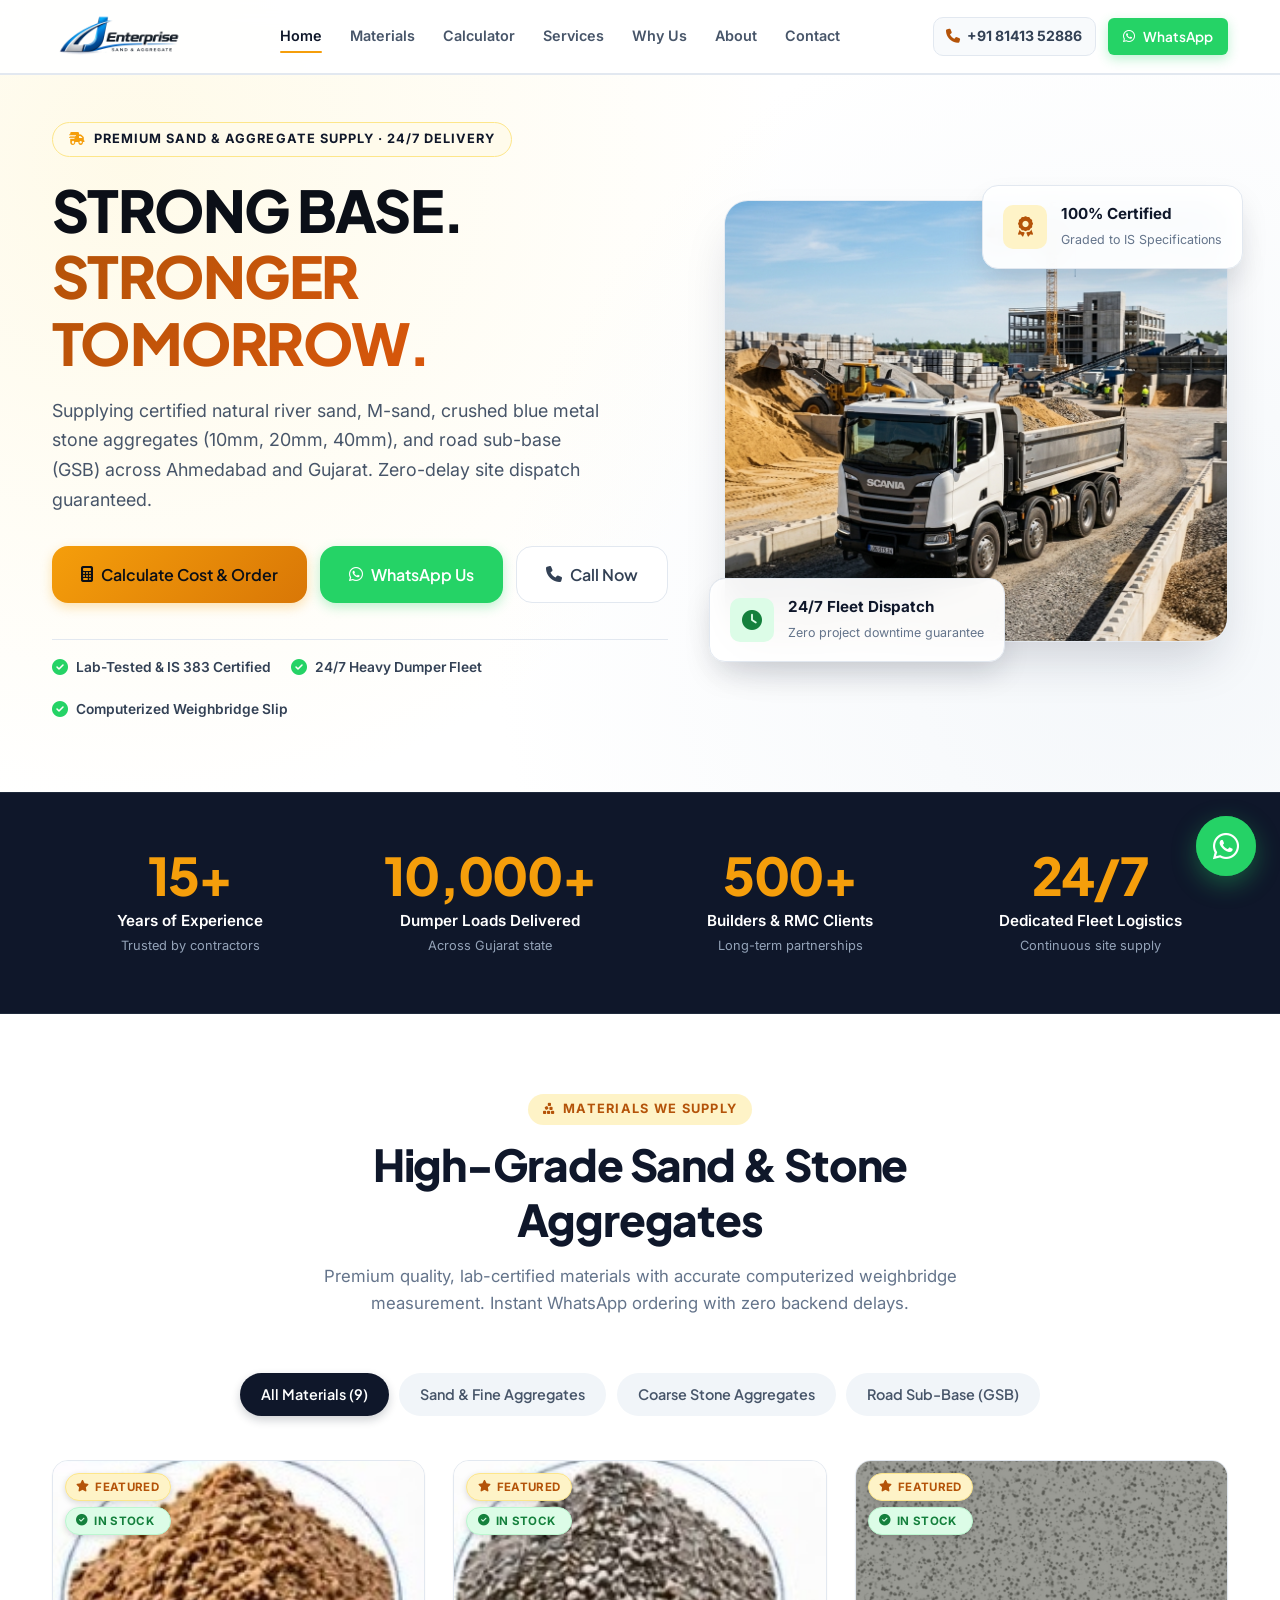
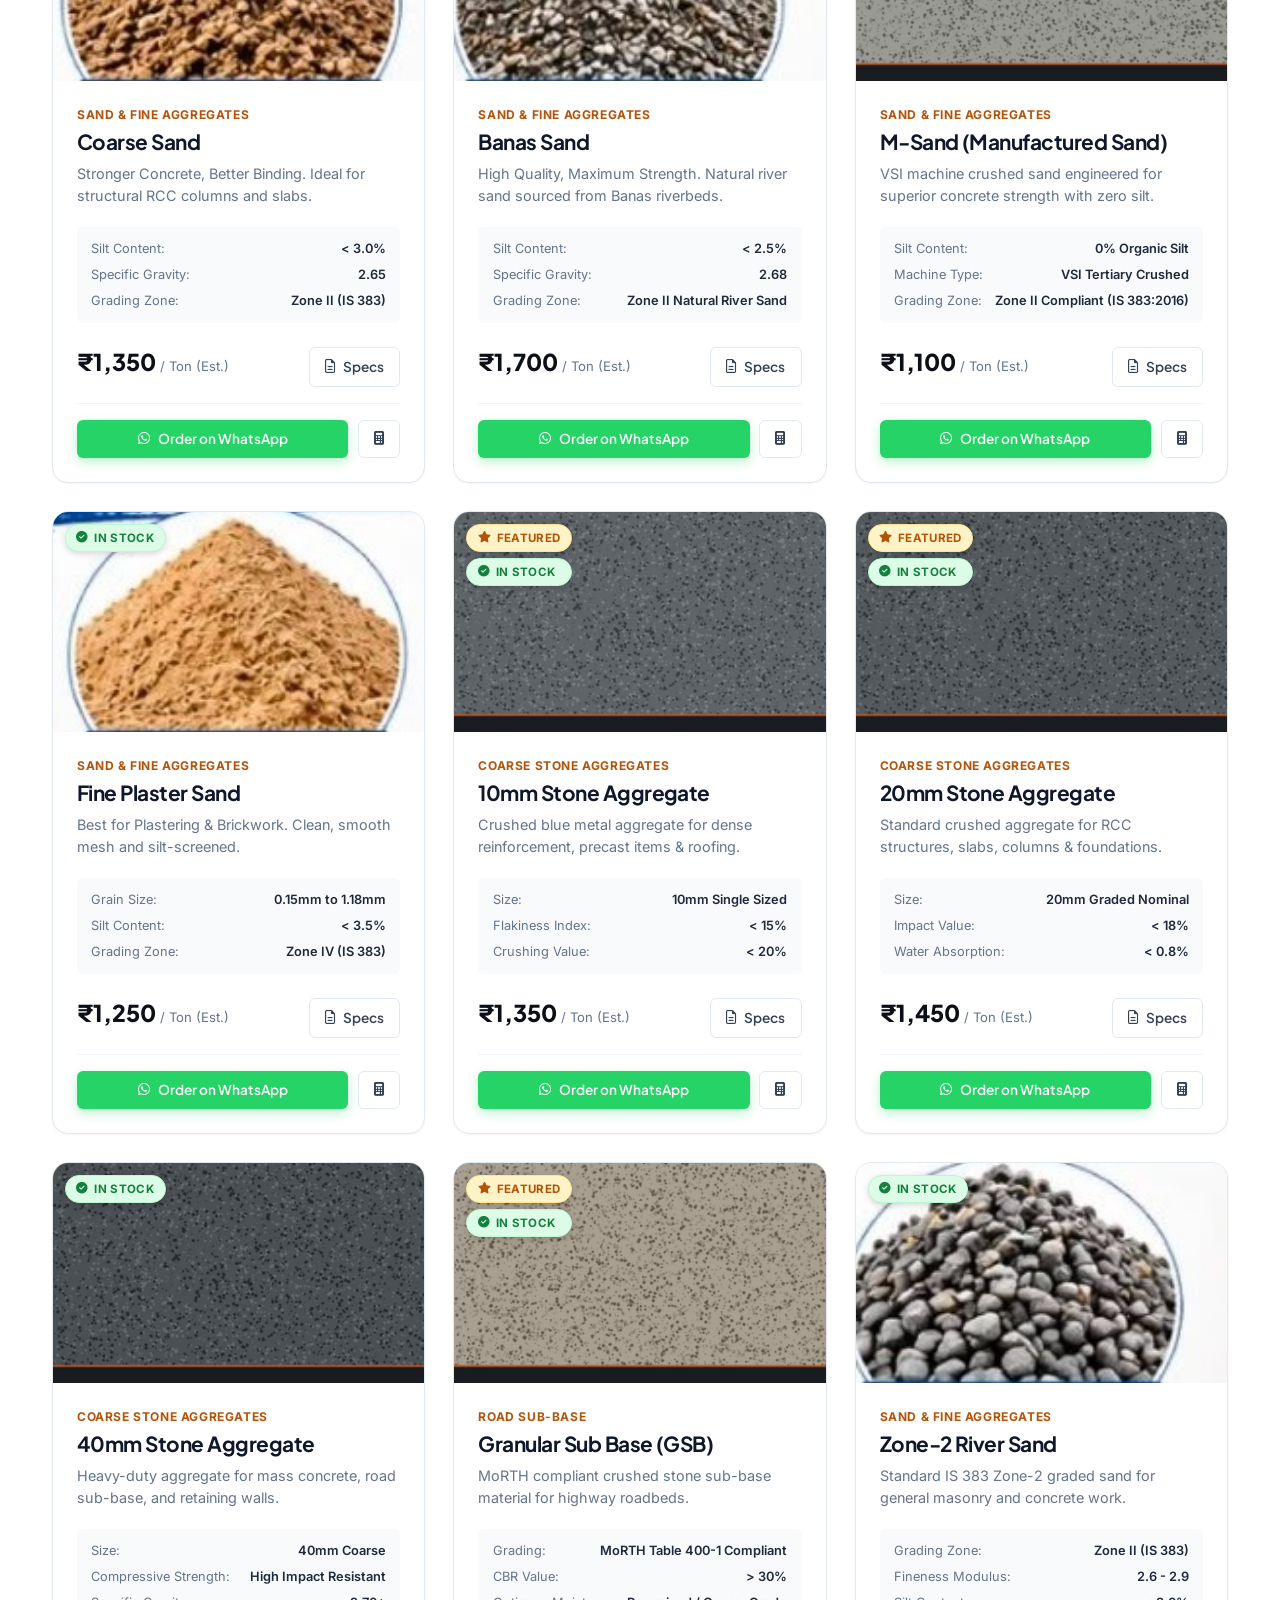
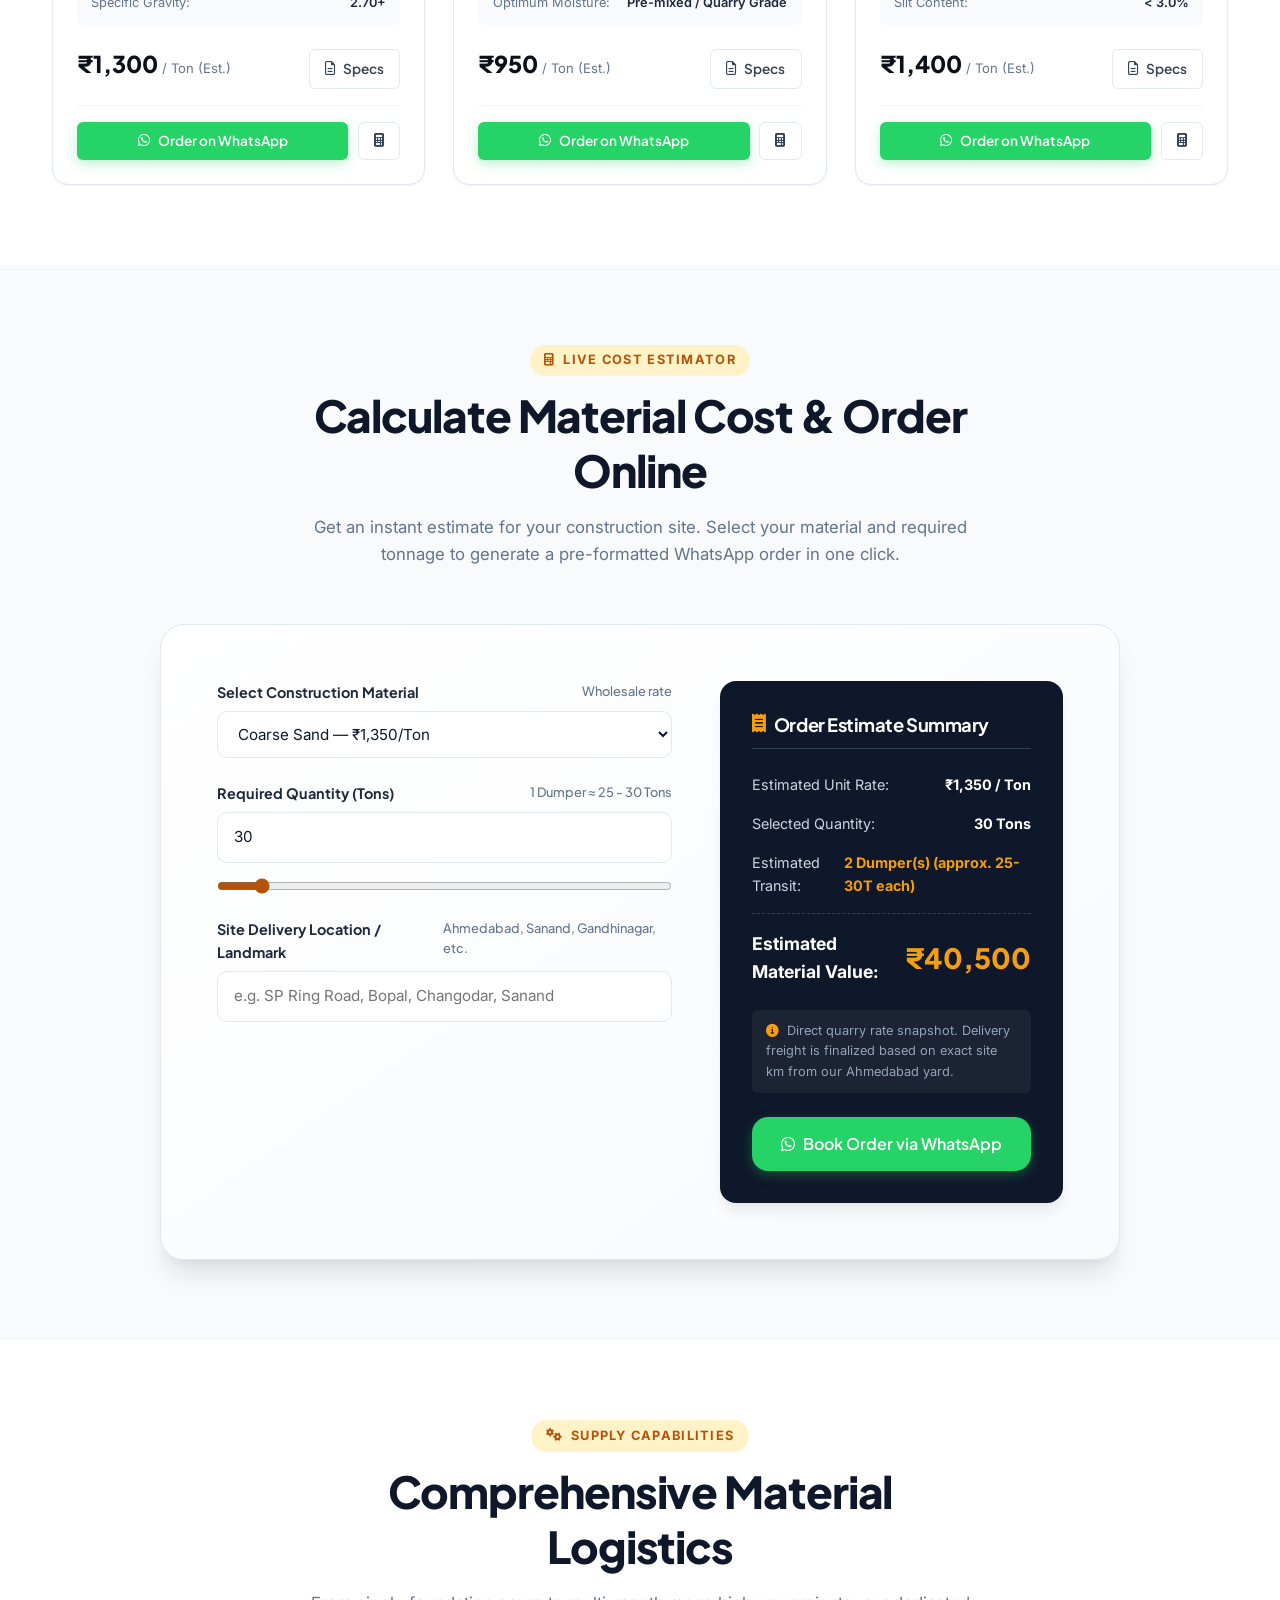
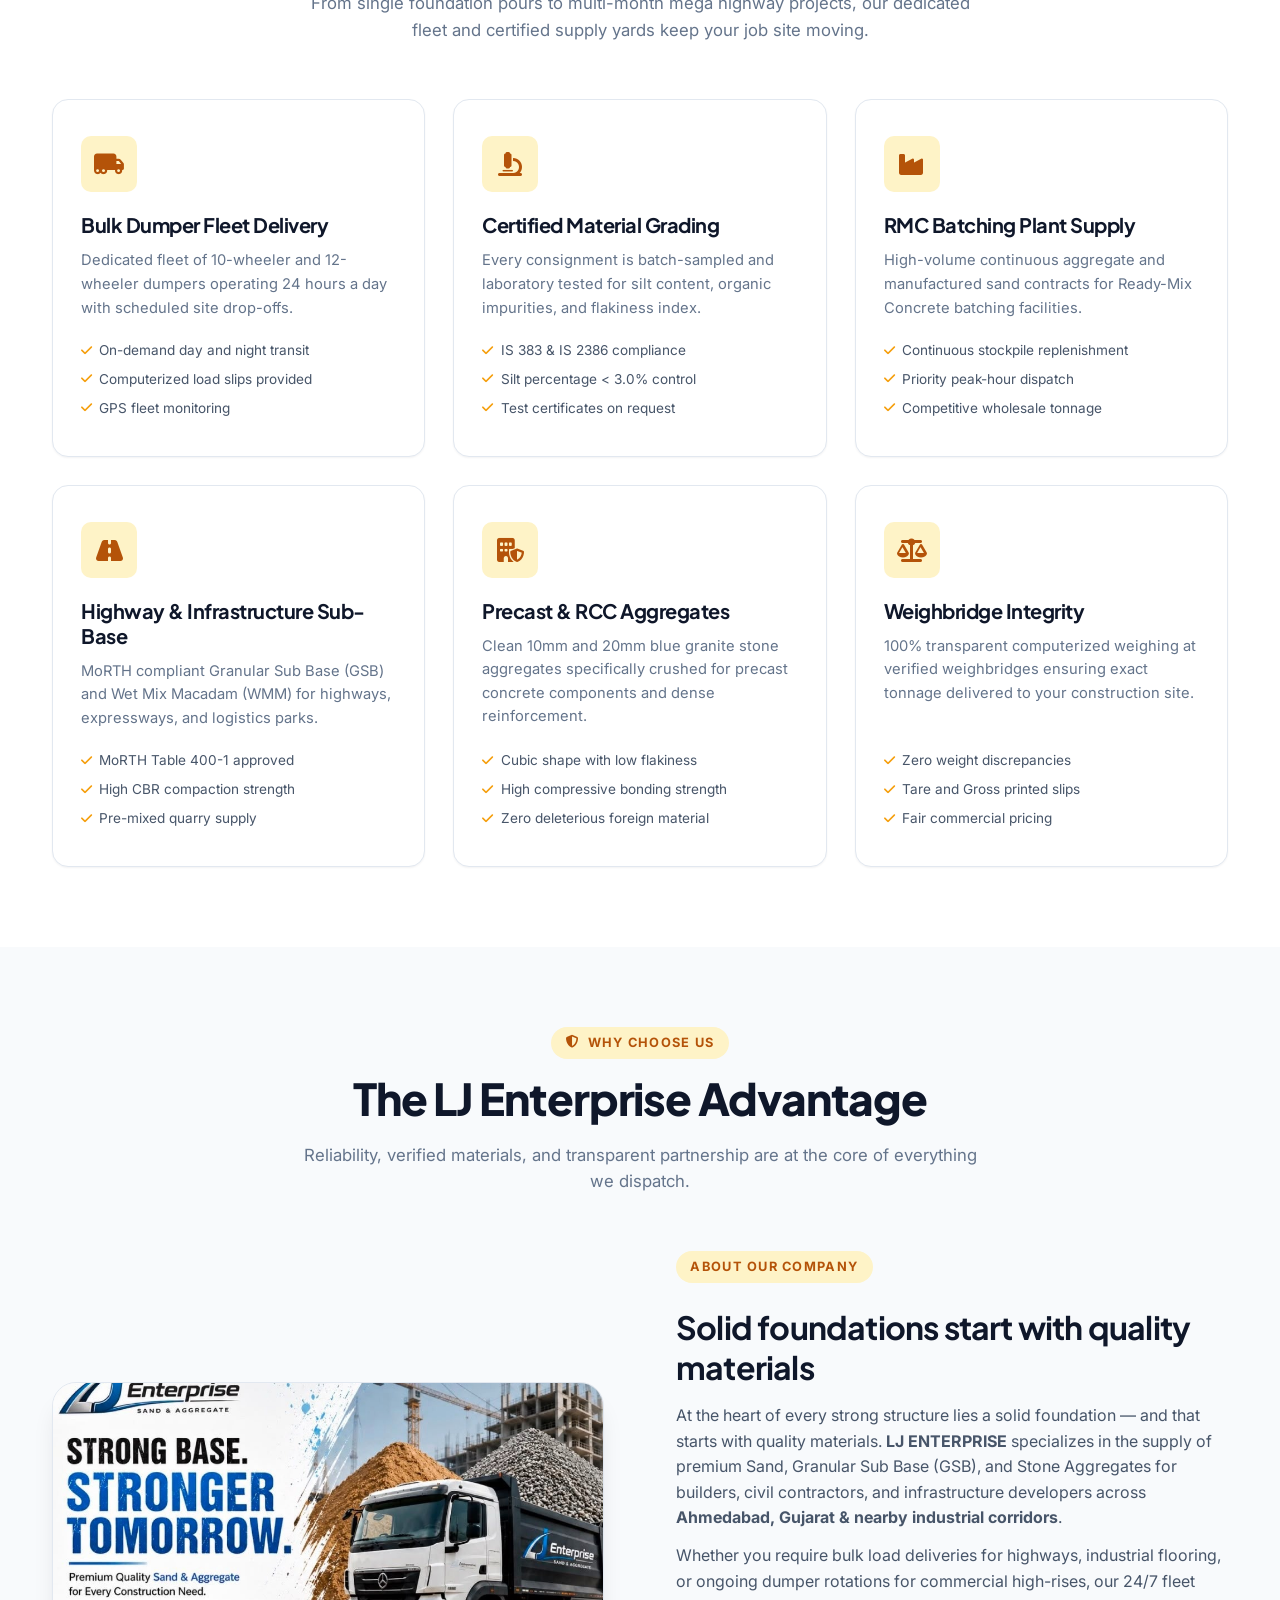
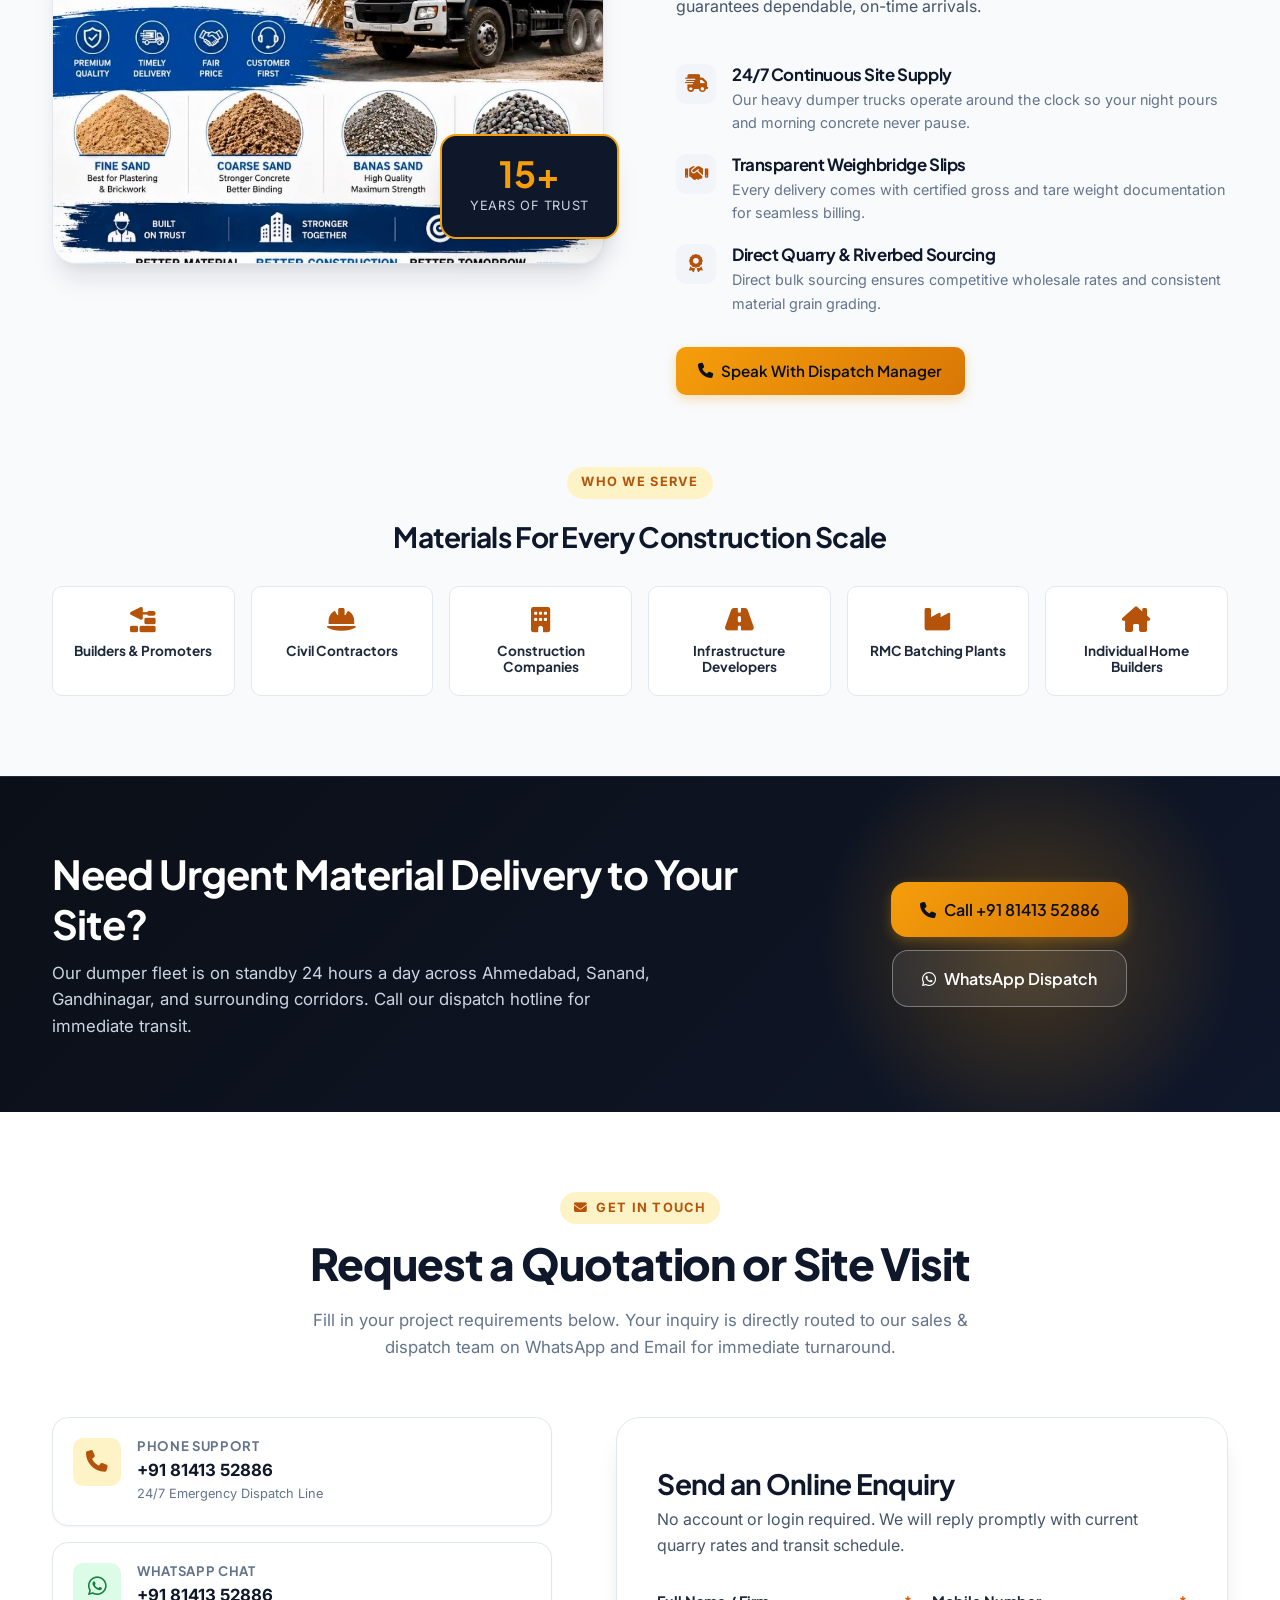
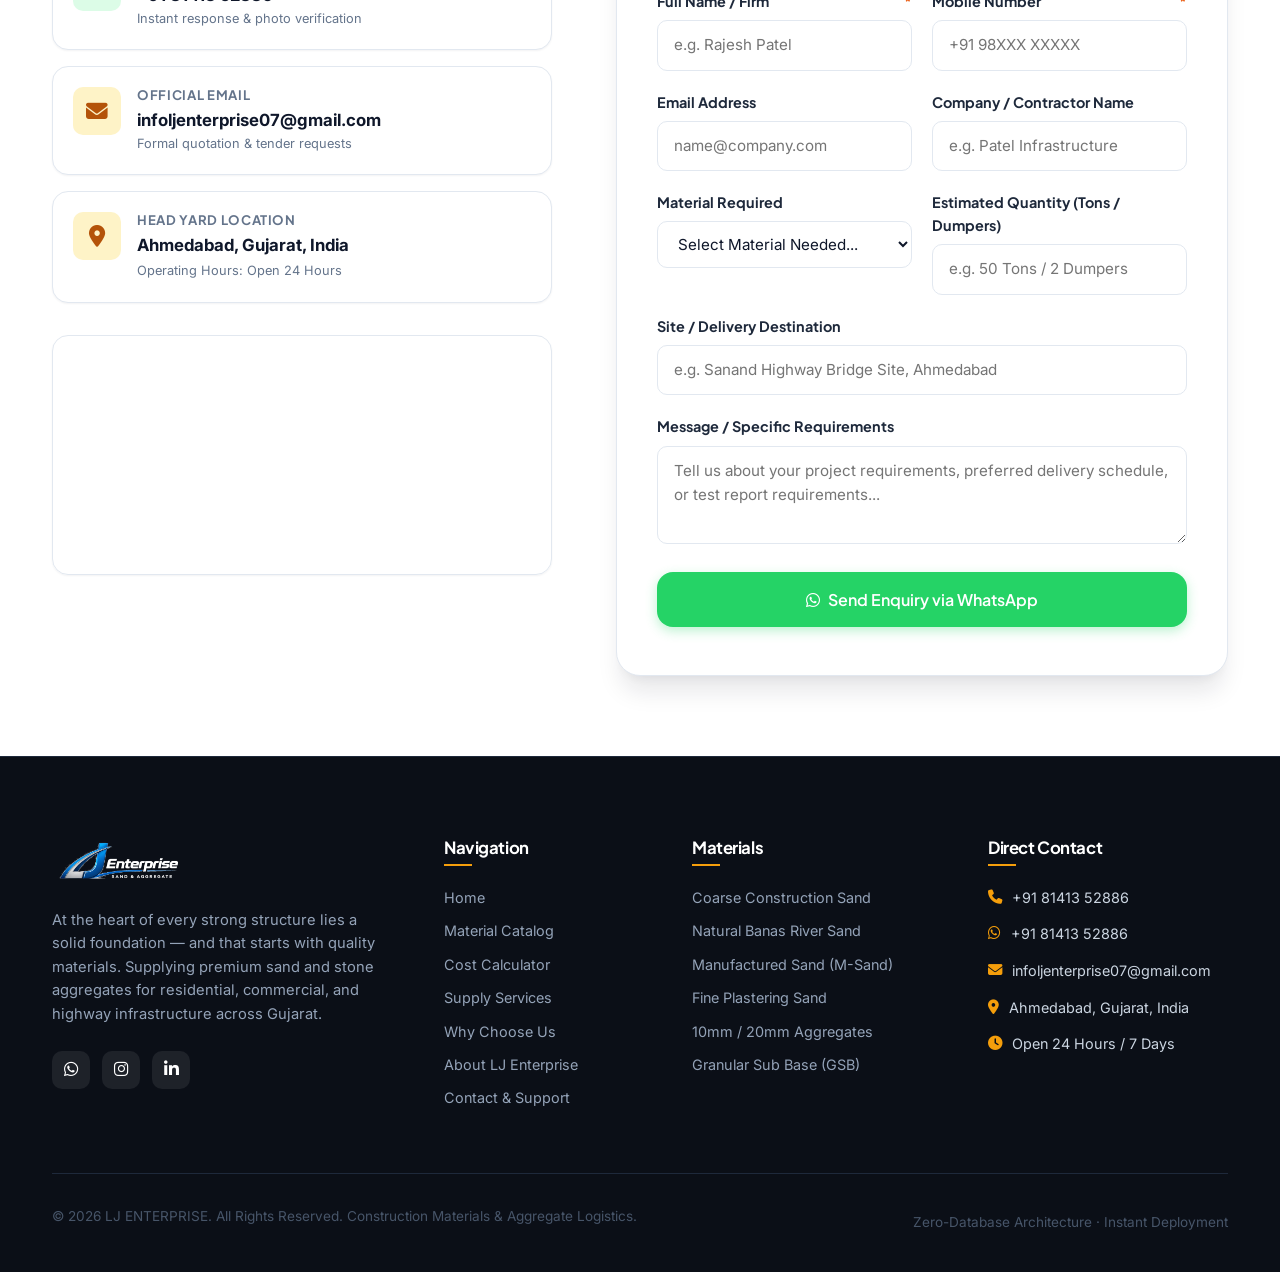
==== sand_aggregates/index.html @ d5344332 "fix(deployment): add legacy route rewrites for /order/ and deep linking support" ====
<!DOCTYPE html>
<html lang="en">
<head>
  <meta charset="UTF-8">
  <meta name="viewport" content="width=device-width, initial-scale=1.0">
  <title>LJ ENTERPRISE | Premium Sand & Aggregate Supplier in Ahmedabad, Gujarat</title>
  
  <!-- SEO Meta Tags -->
  <meta name="description" content="LJ Enterprise supplies premium construction sand, Banas river sand, M-Sand, 10mm/20mm/40mm stone aggregates, and Granular Sub Base (GSB) across Ahmedabad and Gujarat. 24/7 fleet delivery, instant WhatsApp quotes. Call +91 81413 52886.">
  <meta name="keywords" content="sand supplier ahmedabad, river sand gujarat, M-Sand, Banas sand, 10mm aggregate, 20mm aggregate, 40mm aggregate, GSB supplier, construction material supplier ahmedabad">
  <meta name="author" content="LJ Enterprise">

  <!-- Open Graph / Social Sharing -->
  <meta property="og:type" content="website">
  <meta property="og:title" content="LJ ENTERPRISE | Premium Sand & Stone Aggregate Supplier">
  <meta property="og:description" content="At the heart of every strong structure lies a solid foundation. Sourcing certified sand, gravel, and stone aggregates across Gujarat.">
  <meta property="og:image" content="assets/logo_transparent.png">

  <!-- Favicon -->
  <link rel="icon" type="image/png" href="assets/favicon.png">

  <!-- Google Fonts: Plus Jakarta Sans for Headers, Inter for Body -->
  <link rel="preconnect" href="https://fonts.googleapis.com">
  <link rel="preconnect" href="https://fonts.gstatic.com" crossorigin>
  <link href="https://fonts.googleapis.com/css2?family=Inter:wght@300;400;500;600;700&family=Plus+Jakarta+Sans:wght@500;600;700;800&display=swap" rel="stylesheet">

  <!-- Font Awesome 6 Icons -->
  <link rel="stylesheet" href="https://cdnjs.cloudflare.com/ajax/libs/font-awesome/6.5.1/css/all.min.css" integrity="sha512-DTOQO9RWCH3ppGqcWaEA1BIZOC6xxalwEsw9c2QQeAIftl+Vegovlnee1c9QX4TctnWMn13TZye+giMm8e2LwA==" crossorigin="anonymous" referrerpolicy="no-referrer" />

  <!-- Modern Vanilla CSS Stylesheet -->
  <link rel="stylesheet" href="css/style.css">
</head>
<body>

  <!-- ==========================================================================
       1. FIXED GLASSMORPHIC HEADER / NAVBAR
       ========================================================================== -->
  <header class="site-header" id="header">
    <div class="container header-inner">
      <!-- Brand Logo -->
      <a href="#home" class="brand" aria-label="LJ Enterprise - Sand &amp; Aggregates">
        <img src="assets/logo_transparent_dark_text.png" alt="LJ Enterprise - Sand &amp; Aggregates" class="brand-logo-img">
        <span class="sr-only">LJ ENTERPRISE - Sand &amp; Aggregates</span>
      </a>

      <!-- Desktop Navigation Menu -->
      <nav class="main-nav" aria-label="Main Navigation">
        <ul class="nav-list">
          <li><a href="#home" class="nav-link active">Home</a></li>
          <li><a href="#products" class="nav-link">Materials</a></li>
          <li><a href="#calculator" class="nav-link">Calculator</a></li>
          <li><a href="#services" class="nav-link">Services</a></li>
          <li><a href="#why-us" class="nav-link">Why Us</a></li>
          <li><a href="#about" class="nav-link">About</a></li>
          <li><a href="#contact" class="nav-link">Contact</a></li>
        </ul>
      </nav>

      <!-- Header Actions (Call & WhatsApp) -->
      <div class="header-actions">
        <a href="tel:+918141352886" class="header-phone-link" aria-label="Call LJ Enterprise">
          <i class="fa-solid fa-phone" style="color:var(--primary-dark);"></i>
          <span>+91 81413 52886</span>
        </a>

        <a href="https://wa.me/918141352886?text=Hello%20LJ%20Enterprise%2C%20I%20need%20sand%20and%20aggregate%20material%20quotation." target="_blank" rel="noopener noreferrer" class="btn btn-whatsapp btn-sm" aria-label="Chat with LJ Enterprise on WhatsApp">
          <i class="fa-brands fa-whatsapp"></i>
          <span>WhatsApp</span>
        </a>

        <!-- Mobile Navigation Toggle -->
        <button type="button" class="mobile-nav-toggle" id="mobileNavToggle" aria-label="Toggle navigation menu" aria-expanded="false">
          <span></span>
          <span></span>
          <span></span>
        </button>
      </div>
    </div>
  </header>

  <!-- Mobile Navigation Drawer -->
  <div class="mobile-menu-drawer" id="mobileMenuDrawer">
    <ul class="mobile-nav-list">
      <li><a href="#home" class="mobile-nav-link">Home <i class="fa-solid fa-chevron-right"></i></a></li>
      <li><a href="#products" class="mobile-nav-link">Materials Catalog <i class="fa-solid fa-chevron-right"></i></a></li>
      <li><a href="#calculator" class="mobile-nav-link">Cost Calculator <i class="fa-solid fa-chevron-right"></i></a></li>
      <li><a href="#services" class="mobile-nav-link">Supply Services <i class="fa-solid fa-chevron-right"></i></a></li>
      <li><a href="#why-us" class="mobile-nav-link">Why Choose Us <i class="fa-solid fa-chevron-right"></i></a></li>
      <li><a href="#about" class="mobile-nav-link">About Us <i class="fa-solid fa-chevron-right"></i></a></li>
      <li><a href="#contact" class="mobile-nav-link">Contact &amp; Location <i class="fa-solid fa-chevron-right"></i></a></li>
    </ul>
    <div class="mobile-nav-actions">
      <a href="tel:+918141352886" class="btn btn-outline btn-block">
        <i class="fa-solid fa-phone"></i> Call +91 81413 52886
      </a>
      <a href="https://wa.me/918141352886?text=Hello%20LJ%20Enterprise%2C%20I%20would%20like%20to%20order%20materials." target="_blank" rel="noopener" class="btn btn-whatsapp btn-block">
        <i class="fa-brands fa-whatsapp"></i> Chat on WhatsApp
      </a>
    </div>
  </div>

  <main>
    <!-- ==========================================================================
         2. HERO SECTION
         ========================================================================== -->
    <section class="hero" id="home">
      <div class="container">
        <div class="hero-grid">
          <!-- Hero Copy -->
          <div class="hero-content fade-up">
            <span class="hero-badge">
              <i class="fa-solid fa-truck-fast"></i> Premium Sand &amp; Aggregate Supply · 24/7 Delivery
            </span>
            <h1 class="hero-title">
              STRONG BASE.<br>
              <span class="highlight-text">STRONGER TOMORROW.</span>
            </h1>
            <p class="hero-desc">
              Supplying certified natural river sand, M-sand, crushed blue metal stone aggregates (10mm, 20mm, 40mm), and road sub-base (GSB) across Ahmedabad and Gujarat. Zero-delay site dispatch guaranteed.
            </p>

            <div class="hero-actions">
              <a href="#calculator" class="btn btn-primary btn-lg">
                <i class="fa-solid fa-calculator"></i> Calculate Cost &amp; Order
              </a>
              <a href="https://wa.me/918141352886?text=Hello%2C%20I%20need%20a%20material%20quote%20for%20my%20construction%20project." target="_blank" rel="noopener" class="btn btn-whatsapp btn-lg">
                <i class="fa-brands fa-whatsapp"></i> WhatsApp Us
              </a>
              <a href="tel:+918141352886" class="btn btn-outline btn-lg">
                <i class="fa-solid fa-phone"></i> Call Now
              </a>
            </div>

            <!-- Trust Indicator Ribbon -->
            <div class="hero-trust-list">
              <div class="hero-trust-item">
                <i class="fa-solid fa-circle-check"></i>
                <span>Lab-Tested &amp; IS 383 Certified</span>
              </div>
              <div class="hero-trust-item">
                <i class="fa-solid fa-circle-check"></i>
                <span>24/7 Heavy Dumper Fleet</span>
              </div>
              <div class="hero-trust-item">
                <i class="fa-solid fa-circle-check"></i>
                <span>Computerized Weighbridge Slip</span>
              </div>
            </div>
          </div>

          <!-- Hero Visual & Floating Accent Cards -->
          <div class="hero-visual-wrap fade-up" style="animation-delay: 0.15s;">
            <div class="hero-image-card">
              <img src="assets/hero.jpeg" alt="LJ Enterprise construction dumpers and aggregate stockpile in Ahmedabad" width="800" height="440" loading="eager">
            </div>

            <!-- Floating Card Top Right -->
            <div class="hero-float-card top-right">
              <div class="float-card-icon">
                <i class="fa-solid fa-award"></i>
              </div>
              <div class="float-card-text">
                <strong>100% Certified</strong>
                <span>Graded to IS Specifications</span>
              </div>
            </div>

            <!-- Floating Card Bottom Left -->
            <div class="hero-float-card bottom-left">
              <div class="float-card-icon green">
                <i class="fa-solid fa-clock"></i>
              </div>
              <div class="float-card-text">
                <strong>24/7 Fleet Dispatch</strong>
                <span>Zero project downtime guarantee</span>
              </div>
            </div>
          </div>
        </div>
      </div>
    </section>

    <!-- ==========================================================================
         3. STATS RIBBON (High-Contrast Industrial Impact)
         ========================================================================== -->
    <section class="stats-ribbon" aria-label="Company Statistics">
      <div class="container">
        <div class="stats-grid">
          <div class="stat-item fade-up">
            <div class="stat-value">15+</div>
            <div class="stat-label">Years of Experience</div>
            <div class="stat-desc">Trusted by contractors</div>
          </div>
          <div class="stat-item fade-up" style="animation-delay: 0.1s;">
            <div class="stat-value">10,000+</div>
            <div class="stat-label">Dumper Loads Delivered</div>
            <div class="stat-desc">Across Gujarat state</div>
          </div>
          <div class="stat-item fade-up" style="animation-delay: 0.2s;">
            <div class="stat-value">500+</div>
            <div class="stat-label">Builders &amp; RMC Clients</div>
            <div class="stat-desc">Long-term partnerships</div>
          </div>
          <div class="stat-item fade-up" style="animation-delay: 0.3s;">
            <div class="stat-value">24/7</div>
            <div class="stat-label">Dedicated Fleet Logistics</div>
            <div class="stat-desc">Continuous site supply</div>
          </div>
        </div>
      </div>
    </section>

    <!-- ==========================================================================
         4. MATERIALS & PRODUCTS CATALOG
         ========================================================================== -->
    <section class="section" id="products">
      <div class="container">
        <div class="section-header fade-up">
          <span class="section-kicker">
            <i class="fa-solid fa-cubes-stacked"></i> Materials We Supply
          </span>
          <h2 class="section-title">High-Grade Sand &amp; Stone Aggregates</h2>
          <p class="section-subtitle">
            Premium quality, lab-certified materials with accurate computerized weighbridge measurement. Instant WhatsApp ordering with zero backend delays.
          </p>
        </div>

        <!-- Filter Buttons -->
        <div class="catalog-filters fade-up">
          <button type="button" class="filter-btn active" data-filter="all">All Materials (9)</button>
          <button type="button" class="filter-btn" data-filter="sand">Sand &amp; Fine Aggregates</button>
          <button type="button" class="filter-btn" data-filter="stone">Coarse Stone Aggregates</button>
          <button type="button" class="filter-btn" data-filter="subbase">Road Sub-Base (GSB)</button>
        </div>

        <!-- Product Cards Grid (Rendered by JS with complete static data) -->
        <div class="products-grid" id="productsGrid">
          <!-- Content dynamically rendered by js/app.js -->
        </div>
      </div>
    </section>

    <!-- ==========================================================================
         5. INTERACTIVE LIVE MATERIAL COST CALCULATOR (Zero-Database Feature)
         ========================================================================== -->
    <section class="section section-alt" id="calculator">
      <div class="container">
        <div class="section-header fade-up">
          <span class="section-kicker">
            <i class="fa-solid fa-calculator"></i> Live Cost Estimator
          </span>
          <h2 class="section-title">Calculate Material Cost &amp; Order Online</h2>
          <p class="section-subtitle">
            Get an instant estimate for your construction site. Select your material and required tonnage to generate a pre-formatted WhatsApp order in one click.
          </p>
        </div>

        <div class="calculator-box fade-up">
          <div class="calc-grid">
            <!-- Inputs -->
            <div class="calc-inputs">
              <div class="form-group">
                <label for="calcProductSelect" class="form-label">
                  <span>Select Construction Material</span>
                  <span class="sub">Wholesale rate</span>
                </label>
                <select id="calcProductSelect" class="form-select" aria-label="Select Material">
                  <!-- Populated by JS -->
                </select>
              </div>

              <div class="form-group">
                <label for="calcQtyInput" class="form-label">
                  <span>Required Quantity (Tons)</span>
                  <span class="sub">1 Dumper ≈ 25 - 30 Tons</span>
                </label>
                <input type="number" id="calcQtyInput" class="form-control" value="30" min="5" max="1000" step="5">
                <input type="range" id="calcQtyRange" class="form-range" value="30" min="10" max="250" step="5" aria-label="Adjust quantity slider">
              </div>

              <div class="form-group">
                <label for="calcLocationInput" class="form-label">
                  <span>Site Delivery Location / Landmark</span>
                  <span class="sub">Ahmedabad, Sanand, Gandhinagar, etc.</span>
                </label>
                <input type="text" id="calcLocationInput" class="form-control" placeholder="e.g. SP Ring Road, Bopal, Changodar, Sanand">
              </div>
            </div>

            <!-- Summary Output Card -->
            <div class="calc-summary-card">
              <div>
                <h3 class="calc-summary-title">
                  <i class="fa-solid fa-receipt"></i> Order Estimate Summary
                </h3>

                <div class="summary-rows">
                  <div class="summary-row">
                    <span>Estimated Unit Rate:</span>
                    <strong id="calcUnitRateDisplay" style="color:var(--white);">₹1,350 / Ton</strong>
                  </div>
                  <div class="summary-row">
                    <span>Selected Quantity:</span>
                    <strong id="calcQtyDisplay" style="color:var(--white);">30 Tons</strong>
                  </div>
                  <div class="summary-row">
                    <span>Estimated Transit:</span>
                    <strong id="calcTruckCountDisplay" style="color:var(--primary);">1 Dumper (25-30T)</strong>
                  </div>
                  <div class="summary-row total">
                    <span>Estimated Material Value:</span>
                    <span class="price-val" id="calcTotalDisplay">₹40,500</span>
                  </div>
                </div>

                <div class="calc-truck-notice">
                  <i class="fa-solid fa-circle-info" style="color:var(--primary); margin-right:4px;"></i>
                  Direct quarry rate snapshot. Delivery freight is finalized based on exact site km from our Ahmedabad yard.
                </div>
              </div>

              <button type="button" class="btn btn-whatsapp btn-lg btn-block" id="calcSendWhatsAppBtn">
                <i class="fa-brands fa-whatsapp"></i> Book Order via WhatsApp
              </button>
            </div>
          </div>
        </div>
      </div>
    </section>

    <!-- ==========================================================================
         6. SERVICES & SUPPLY CAPABILITIES
         ========================================================================== -->
    <section class="section" id="services">
      <div class="container">
        <div class="section-header fade-up">
          <span class="section-kicker">
            <i class="fa-solid fa-gears"></i> Supply Capabilities
          </span>
          <h2 class="section-title">Comprehensive Material Logistics</h2>
          <p class="section-subtitle">
            From single foundation pours to multi-month mega highway projects, our dedicated fleet and certified supply yards keep your job site moving.
          </p>
        </div>

        <div class="services-grid">
          <!-- Service Card 1 -->
          <div class="service-card fade-up">
            <div class="service-icon-wrap">
              <i class="fa-solid fa-truck-moving"></i>
            </div>
            <h3>Bulk Dumper Fleet Delivery</h3>
            <p>Dedicated fleet of 10-wheeler and 12-wheeler dumpers operating 24 hours a day with scheduled site drop-offs.</p>
            <ul class="service-features">
              <li><i class="fa-solid fa-check"></i> On-demand day and night transit</li>
              <li><i class="fa-solid fa-check"></i> Computerized load slips provided</li>
              <li><i class="fa-solid fa-check"></i> GPS fleet monitoring</li>
            </ul>
          </div>

          <!-- Service Card 2 -->
          <div class="service-card fade-up" style="animation-delay: 0.1s;">
            <div class="service-icon-wrap">
              <i class="fa-solid fa-microscope"></i>
            </div>
            <h3>Certified Material Grading</h3>
            <p>Every consignment is batch-sampled and laboratory tested for silt content, organic impurities, and flakiness index.</p>
            <ul class="service-features">
              <li><i class="fa-solid fa-check"></i> IS 383 &amp; IS 2386 compliance</li>
              <li><i class="fa-solid fa-check"></i> Silt percentage &lt; 3.0% control</li>
              <li><i class="fa-solid fa-check"></i> Test certificates on request</li>
            </ul>
          </div>

          <!-- Service Card 3 -->
          <div class="service-card fade-up" style="animation-delay: 0.2s;">
            <div class="service-icon-wrap">
              <i class="fa-solid fa-industry"></i>
            </div>
            <h3>RMC Batching Plant Supply</h3>
            <p>High-volume continuous aggregate and manufactured sand contracts for Ready-Mix Concrete batching facilities.</p>
            <ul class="service-features">
              <li><i class="fa-solid fa-check"></i> Continuous stockpile replenishment</li>
              <li><i class="fa-solid fa-check"></i> Priority peak-hour dispatch</li>
              <li><i class="fa-solid fa-check"></i> Competitive wholesale tonnage</li>
            </ul>
          </div>

          <!-- Service Card 4 -->
          <div class="service-card fade-up">
            <div class="service-icon-wrap">
              <i class="fa-solid fa-road"></i>
            </div>
            <h3>Highway &amp; Infrastructure Sub-Base</h3>
            <p>MoRTH compliant Granular Sub Base (GSB) and Wet Mix Macadam (WMM) for highways, expressways, and logistics parks.</p>
            <ul class="service-features">
              <li><i class="fa-solid fa-check"></i> MoRTH Table 400-1 approved</li>
              <li><i class="fa-solid fa-check"></i> High CBR compaction strength</li>
              <li><i class="fa-solid fa-check"></i> Pre-mixed quarry supply</li>
            </ul>
          </div>

          <!-- Service Card 5 -->
          <div class="service-card fade-up" style="animation-delay: 0.1s;">
            <div class="service-icon-wrap">
              <i class="fa-solid fa-building-shield"></i>
            </div>
            <h3>Precast &amp; RCC Aggregates</h3>
            <p>Clean 10mm and 20mm blue granite stone aggregates specifically crushed for precast concrete components and dense reinforcement.</p>
            <ul class="service-features">
              <li><i class="fa-solid fa-check"></i> Cubic shape with low flakiness</li>
              <li><i class="fa-solid fa-check"></i> High compressive bonding strength</li>
              <li><i class="fa-solid fa-check"></i> Zero deleterious foreign material</li>
            </ul>
          </div>

          <!-- Service Card 6 -->
          <div class="service-card fade-up" style="animation-delay: 0.2s;">
            <div class="service-icon-wrap">
              <i class="fa-solid fa-scale-balanced"></i>
            </div>
            <h3>Weighbridge Integrity</h3>
            <p>100% transparent computerized weighing at verified weighbridges ensuring exact tonnage delivered to your construction site.</p>
            <ul class="service-features">
              <li><i class="fa-solid fa-check"></i> Zero weight discrepancies</li>
              <li><i class="fa-solid fa-check"></i> Tare and Gross printed slips</li>
              <li><i class="fa-solid fa-check"></i> Fair commercial pricing</li>
            </ul>
          </div>
        </div>
      </div>
    </section>

    <!-- ==========================================================================
         7. WHY CHOOSE US & ABOUT LJ ENTERPRISE
         ========================================================================== -->
    <section class="section section-alt" id="why-us">
      <div class="container">
        <div class="section-header fade-up">
          <span class="section-kicker">
            <i class="fa-solid fa-shield-halved"></i> Why Choose Us
          </span>
          <h2 class="section-title">The LJ Enterprise Advantage</h2>
          <p class="section-subtitle">
            Reliability, verified materials, and transparent partnership are at the core of everything we dispatch.
          </p>
        </div>

        <!-- About Split Row -->
        <div class="about-grid" id="about">
          <!-- Visual -->
          <div class="about-visual fade-up">
            <div class="about-img-frame">
              <img src="assets/company_banner.jpg" alt="LJ Enterprise material yard in Ahmedabad" width="800" height="480" loading="lazy" onerror="this.src='assets/hero.jpeg'">
            </div>
            <div class="about-experience-pill">
              <strong>15+</strong>
              <span>Years of Trust</span>
            </div>
          </div>

          <!-- Text Narrative -->
          <div class="about-copy fade-up" style="animation-delay: 0.15s;">
            <span class="section-kicker" style="align-self: flex-start;">About Our Company</span>
            <h3 style="font-size: 2rem; margin: 0.75rem 0 1rem;">Solid foundations start with quality materials</h3>
            <p>
              At the heart of every strong structure lies a solid foundation — and that starts with quality materials. <strong>LJ ENTERPRISE</strong> specializes in the supply of premium Sand, Granular Sub Base (GSB), and Stone Aggregates for builders, civil contractors, and infrastructure developers across <strong>Ahmedabad, Gujarat &amp; nearby industrial corridors</strong>.
            </p>
            <p>
              Whether you require bulk load deliveries for highways, industrial flooring, or ongoing dumper rotations for commercial high-rises, our 24/7 fleet guarantees dependable, on-time arrivals.
            </p>

            <div class="about-points">
              <div class="about-point-item">
                <div class="about-point-icon">
                  <i class="fa-solid fa-truck-fast"></i>
                </div>
                <div class="about-point-text">
                  <h4>24/7 Continuous Site Supply</h4>
                  <p>Our heavy dumper trucks operate around the clock so your night pours and morning concrete never pause.</p>
                </div>
              </div>

              <div class="about-point-item">
                <div class="about-point-icon">
                  <i class="fa-solid fa-handshake"></i>
                </div>
                <div class="about-point-text">
                  <h4>Transparent Weighbridge Slips</h4>
                  <p>Every delivery comes with certified gross and tare weight documentation for seamless billing.</p>
                </div>
              </div>

              <div class="about-point-item">
                <div class="about-point-icon">
                  <i class="fa-solid fa-award"></i>
                </div>
                <div class="about-point-text">
                  <h4>Direct Quarry &amp; Riverbed Sourcing</h4>
                  <p>Direct bulk sourcing ensures competitive wholesale rates and consistent material grain grading.</p>
                </div>
              </div>
            </div>

            <div>
              <a href="tel:+918141352886" class="btn btn-primary">
                <i class="fa-solid fa-phone"></i> Speak With Dispatch Manager
              </a>
            </div>
          </div>
        </div>

        <!-- Who We Serve Grid -->
        <div style="margin-top: 4.5rem;" class="fade-up">
          <div style="text-align: center; margin-bottom: 1.5rem;">
            <span class="section-kicker">Who We Serve</span>
            <h3 style="font-size: 1.75rem; margin-top: 0.5rem;">Materials For Every Construction Scale</h3>
          </div>

          <div class="who-we-serve-grid">
            <div class="serve-badge-card">
              <i class="fa-solid fa-trowel-bricks"></i>
              <span>Builders &amp; Promoters</span>
            </div>
            <div class="serve-badge-card">
              <i class="fa-solid fa-helmet-safety"></i>
              <span>Civil Contractors</span>
            </div>
            <div class="serve-badge-card">
              <i class="fa-solid fa-building"></i>
              <span>Construction Companies</span>
            </div>
            <div class="serve-badge-card">
              <i class="fa-solid fa-road"></i>
              <span>Infrastructure Developers</span>
            </div>
            <div class="serve-badge-card">
              <i class="fa-solid fa-industry"></i>
              <span>RMC Batching Plants</span>
            </div>
            <div class="serve-badge-card">
              <i class="fa-solid fa-house-chimney"></i>
              <span>Individual Home Builders</span>
            </div>
          </div>
        </div>
      </div>
    </section>

    <!-- ==========================================================================
         8. URGENT SUPPLY CTA BANNER
         ========================================================================== -->
    <section class="urgent-banner">
      <div class="container urgent-banner-inner">
        <div class="urgent-copy fade-up">
          <h2>Need Urgent Material Delivery to Your Site?</h2>
          <p>
            Our dumper fleet is on standby 24 hours a day across Ahmedabad, Sanand, Gandhinagar, and surrounding corridors. Call our dispatch hotline for immediate transit.
          </p>
        </div>
        <div class="urgent-actions fade-up">
          <a href="tel:+918141352886" class="btn btn-primary btn-lg">
            <i class="fa-solid fa-phone"></i> Call +91 81413 52886
          </a>
          <a href="https://wa.me/918141352886?text=Urgent%20Material%20Requirement%20from%20Website" target="_blank" rel="noopener" class="btn btn-outline-white btn-lg">
            <i class="fa-brands fa-whatsapp"></i> WhatsApp Dispatch
          </a>
        </div>
      </div>
    </section>

    <!-- ==========================================================================
         9. CONTACT & ENQUIRY SECTION (ZERO-DATABASE WORKFLOW)
         ========================================================================== -->
    <section class="section" id="contact">
      <div class="container">
        <div class="section-header fade-up">
          <span class="section-kicker">
            <i class="fa-solid fa-envelope"></i> Get In Touch
          </span>
          <h2 class="section-title">Request a Quotation or Site Visit</h2>
          <p class="section-subtitle">
            Fill in your project requirements below. Your inquiry is directly routed to our sales &amp; dispatch team on WhatsApp and Email for immediate turnaround.
          </p>
        </div>

        <div class="contact-grid">
          <!-- Left Column: Contact Cards Stack & Map -->
          <div class="contact-info-col fade-up">
            <div class="contact-cards-stack">
              <!-- Phone -->
              <div class="contact-method-card">
                <div class="contact-method-icon">
                  <i class="fa-solid fa-phone"></i>
                </div>
                <div class="contact-method-detail">
                  <h4>Phone Support</h4>
                  <a href="tel:+918141352886">+91 81413 52886</a>
                  <span class="sub">24/7 Emergency Dispatch Line</span>
                </div>
              </div>

              <!-- WhatsApp -->
              <div class="contact-method-card">
                <div class="contact-method-icon whatsapp">
                  <i class="fa-brands fa-whatsapp"></i>
                </div>
                <div class="contact-method-detail">
                  <h4>WhatsApp Chat</h4>
                  <a href="https://wa.me/918141352886?text=Hello%20LJ%20Enterprise" target="_blank" rel="noopener">+91 81413 52886</a>
                  <span class="sub">Instant response &amp; photo verification</span>
                </div>
              </div>

              <!-- Email -->
              <div class="contact-method-card">
                <div class="contact-method-icon">
                  <i class="fa-solid fa-envelope"></i>
                </div>
                <div class="contact-method-detail">
                  <h4>Official Email</h4>
                  <a href="mailto:infoljenterprise07@gmail.com">infoljenterprise07@gmail.com</a>
                  <span class="sub">Formal quotation &amp; tender requests</span>
                </div>
              </div>

              <!-- Location & Hours -->
              <div class="contact-method-card">
                <div class="contact-method-icon">
                  <i class="fa-solid fa-location-dot"></i>
                </div>
                <div class="contact-method-detail">
                  <h4>Head Yard Location</h4>
                  <p>Ahmedabad, Gujarat, India</p>
                  <span class="sub">Operating Hours: Open 24 Hours</span>
                </div>
              </div>
            </div>

            <!-- Embedded Google Map -->
            <div class="map-wrap">
              <iframe 
                src="https://www.google.com/maps?q=Ahmedabad,Gujarat,India&output=embed" 
                title="LJ Enterprise Location Map in Ahmedabad"
                loading="lazy" 
                referrerpolicy="no-referrer-when-downgrade">
              </iframe>
            </div>
          </div>

          <!-- Right Column: Interactive Enquiry Form -->
          <div class="enquiry-card fade-up" style="animation-delay: 0.15s;">
            <div class="enquiry-card-header">
              <h3>Send an Online Enquiry</h3>
              <p>No account or login required. We will reply promptly with current quarry rates and transit schedule.</p>
            </div>

            <form id="enquiryForm" class="enquiry-form">
              <div class="form-row-2">
                <div class="form-group">
                  <label for="fName" class="form-label">Full Name / Firm <span style="color:var(--accent-orange);">*</span></label>
                  <input type="text" id="fName" class="form-control" placeholder="e.g. Rajesh Patel" required>
                </div>
                <div class="form-group">
                  <label for="fPhone" class="form-label">Mobile Number <span style="color:var(--accent-orange);">*</span></label>
                  <input type="tel" id="fPhone" class="form-control" placeholder="+91 98XXX XXXXX" required>
                </div>
              </div>

              <div class="form-row-2">
                <div class="form-group">
                  <label for="fEmail" class="form-label">Email Address</label>
                  <input type="email" id="fEmail" class="form-control" placeholder="name@company.com">
                </div>
                <div class="form-group">
                  <label for="fCompany" class="form-label">Company / Contractor Name</label>
                  <input type="text" id="fCompany" class="form-control" placeholder="e.g. Patel Infrastructure">
                </div>
              </div>

              <div class="form-row-2">
                <div class="form-group">
                  <label for="enquiryMaterialSelect" class="form-label">Material Required</label>
                  <select id="enquiryMaterialSelect" class="form-select">
                    <!-- Populated dynamically -->
                  </select>
                </div>
                <div class="form-group">
                  <label for="fQuantity" class="form-label">Estimated Quantity (Tons / Dumpers)</label>
                  <input type="text" id="fQuantity" class="form-control" placeholder="e.g. 50 Tons / 2 Dumpers">
                </div>
              </div>

              <div class="form-group">
                <label for="fLocation" class="form-label">Site / Delivery Destination</label>
                <input type="text" id="fLocation" class="form-control" placeholder="e.g. Sanand Highway Bridge Site, Ahmedabad">
              </div>

              <div class="form-group">
                <label for="fMessage" class="form-label">Message / Specific Requirements</label>
                <textarea id="fMessage" class="form-textarea" rows="3" placeholder="Tell us about your project requirements, preferred delivery schedule, or test report requirements..."></textarea>
              </div>

              <div style="display:flex; flex-direction:column; gap:0.65rem; margin-top:0.5rem;">
                <button type="submit" class="btn btn-whatsapp btn-lg btn-block">
                  <i class="fa-brands fa-whatsapp"></i> Send Enquiry via WhatsApp
                </button>
              </div>
            </form>
          </div>
        </div>
      </div>
    </section>
  </main>

  <!-- ==========================================================================
       10. FOOTER
       ========================================================================== -->
  <footer class="site-footer">
    <div class="container">
      <div class="footer-grid">
        <!-- Brand Info -->
        <div class="footer-brand">
          <a href="#home" class="brand" style="margin-bottom: 0.5rem;" aria-label="LJ Enterprise - Sand &amp; Aggregates">
            <img src="assets/logo_transparent_white.png" alt="LJ Enterprise - Sand &amp; Aggregates" class="brand-logo-img">
            <span class="sr-only">LJ ENTERPRISE - Sand &amp; Aggregates</span>
          </a>
          <p>
            At the heart of every strong structure lies a solid foundation — and that starts with quality materials. Supplying premium sand and stone aggregates for residential, commercial, and highway infrastructure across Gujarat.
          </p>
          <div class="footer-social-links">
            <a href="https://wa.me/918141352886" target="_blank" rel="noopener" class="footer-social-btn whatsapp" aria-label="WhatsApp">
              <i class="fa-brands fa-whatsapp"></i>
            </a>
            <a href="https://www.instagram.com/infoljenterprise?stkn=MWd3cGN3dDV6Ym44aA==" target="_blank" rel="noopener" class="footer-social-btn" aria-label="Instagram">
              <i class="fa-brands fa-instagram"></i>
            </a>
            <a href="https://www.linkedin.com/company/rashienterprise" target="_blank" rel="noopener" class="footer-social-btn" aria-label="LinkedIn">
              <i class="fa-brands fa-linkedin-in"></i>
            </a>
          </div>
        </div>

        <!-- Quick Links -->
        <div class="footer-col">
          <h4>Navigation</h4>
          <ul class="footer-links">
            <li><a href="#home">Home</a></li>
            <li><a href="#products">Material Catalog</a></li>
            <li><a href="#calculator">Cost Calculator</a></li>
            <li><a href="#services">Supply Services</a></li>
            <li><a href="#why-us">Why Choose Us</a></li>
            <li><a href="#about">About LJ Enterprise</a></li>
            <li><a href="#contact">Contact &amp; Support</a></li>
          </ul>
        </div>

        <!-- Materials List -->
        <div class="footer-col">
          <h4>Materials</h4>
          <ul class="footer-links">
            <li><a href="#products">Coarse Construction Sand</a></li>
            <li><a href="#products">Natural Banas River Sand</a></li>
            <li><a href="#products">Manufactured Sand (M-Sand)</a></li>
            <li><a href="#products">Fine Plastering Sand</a></li>
            <li><a href="#products">10mm / 20mm Aggregates</a></li>
            <li><a href="#products">Granular Sub Base (GSB)</a></li>
          </ul>
        </div>

        <!-- Direct Contact -->
        <div class="footer-col">
          <h4>Direct Contact</h4>
          <div class="footer-contact-list">
            <div class="footer-contact-item">
              <i class="fa-solid fa-phone"></i>
              <a href="tel:+918141352886">+91 81413 52886</a>
            </div>
            <div class="footer-contact-item">
              <i class="fa-brands fa-whatsapp"></i>
              <a href="https://wa.me/918141352886" target="_blank" rel="noopener">+91 81413 52886</a>
            </div>
            <div class="footer-contact-item">
              <i class="fa-solid fa-envelope"></i>
              <a href="mailto:infoljenterprise07@gmail.com">infoljenterprise07@gmail.com</a>
            </div>
            <div class="footer-contact-item">
              <i class="fa-solid fa-location-dot"></i>
              <span>Ahmedabad, Gujarat, India</span>
            </div>
            <div class="footer-contact-item">
              <i class="fa-solid fa-clock"></i>
              <span>Open 24 Hours / 7 Days</span>
            </div>
          </div>
        </div>
      </div>

      <div class="footer-bottom">
        <p>&copy; 2026 LJ ENTERPRISE. All Rights Reserved. Construction Materials &amp; Aggregate Logistics.</p>
        <p>Zero-Database Architecture · Instant Deployment</p>
      </div>
    </div>
  </footer>

  <!-- ==========================================================================
       11. FLOATING ACTION BUTTONS
       ========================================================================== -->
  <!-- Floating WhatsApp Action -->
  <a href="https://wa.me/918141352886?text=Hello%20LJ%20Enterprise%2C%20I%20would%20like%20to%20inquire%20about%20materials." 
     class="float-whatsapp-btn" 
     target="_blank" 
     rel="noopener noreferrer" 
     aria-label="Chat on WhatsApp">
    <div class="ping-ring"></div>
    <i class="fa-brands fa-whatsapp"></i>
  </a>

  <!-- Floating Call Action (Mobile) -->
  <a href="tel:+918141352886" 
     class="float-call-btn" 
     aria-label="Call LJ Enterprise">
    <i class="fa-solid fa-phone"></i>
  </a>

  <!-- ==========================================================================
       12. TOAST NOTIFICATION POPUP
       ========================================================================== -->
  <div class="toast-container" id="toastContainer" role="status" aria-live="polite">
    <i class="fa-brands fa-whatsapp toast-icon"></i>
    <div class="toast-message">
      <strong id="toastTitle">Redirecting to WhatsApp...</strong>
      <p id="toastDesc">Connecting you directly to LJ Enterprise sales manager.</p>
    </div>
  </div>

  <!-- ==========================================================================
       13. SPECIFICATIONS MODAL DIALOG
       ========================================================================== -->
  <div class="modal-backdrop" id="specsModalBackdrop" role="dialog" aria-modal="true" aria-hidden="true">
    <div class="modal-card">
      <div class="modal-header">
        <h3 id="modalProductTitle">Material Specifications</h3>
        <button type="button" class="modal-close-btn" id="modalCloseBtn" aria-label="Close dialog">
          <i class="fa-solid fa-xmark"></i>
        </button>
      </div>
      <div class="modal-body">
        <img id="modalProductImg" src="assets/hero.jpeg" alt="Material photo" loading="lazy">
        <p id="modalProductDesc" style="color:var(--slate-600); margin-bottom: 1.25rem; font-size: 0.95rem;"></p>
        
        <h4 style="font-size: 1rem; margin-bottom: 0.65rem; color: var(--slate-900);">Grading &amp; Quality Parameters:</h4>
        <div id="modalSpecsList"></div>
      </div>
      <div class="modal-footer">
        <button type="button" class="btn btn-outline btn-sm" id="modalDoneBtn">Close</button>
        <button type="button" class="btn btn-whatsapp btn-sm" id="modalWaOrderBtn">
          <i class="fa-brands fa-whatsapp"></i> Order This Material
        </button>
      </div>
    </div>
  </div>

  <!-- Client-side Application Script -->
  <script src="js/app.js"></script>
</body>
</html>
---- sand_aggregates/css/style.css ----
/* ==========================================================================
   LJ ENTERPRISE — Modern Industrial Sand & Aggregates Web Application
   Aesthetic: Premium Industrial, Modern Glassmorphism, Zero-Database Architecture
   ========================================================================== */

/* @import Google Fonts */
@import url('https://fonts.googleapis.com/css2?family=Inter:wght@300;400;500;600;700&family=Plus+Jakarta+Sans:wght@500;600;700;800&display=swap');

/* ==========================================================================
   1. DESIGN TOKENS & CSS VARIABLES
   ========================================================================== */
:root {
  /* Brand Industrial Color Palette */
  --primary: #F59E0B;             /* Sand Amber */
  --primary-hover: #D97706;       /* Deep Amber */
  --primary-dark: #B45309;        /* Dark Sand */
  --primary-light: #FEF3C7;       /* Soft Sand Pill */
  --primary-glow: rgba(245, 158, 11, 0.25);

  --accent-orange: #EA580C;       /* Construction Safety Orange */
  --accent-orange-hover: #C2410C;

  --whatsapp: #25D366;            /* Authentic WhatsApp Green */
  --whatsapp-hover: #1EBE5D;
  --whatsapp-glow: rgba(37, 211, 102, 0.35);

  /* Neutrals & Slate */
  --slate-950: #0B0F17;           /* Deepest Midnight */
  --slate-900: #0F172A;           /* Dark Industrial Surface */
  --slate-800: #1E293B;           /* Dark Card Surface */
  --slate-700: #334155;           /* Heavy Border / Muted Dark */
  --slate-600: #475569;           /* Secondary Text Dark */
  --slate-500: #64748B;           /* Muted Text */
  --slate-400: #94A3B8;           /* Subtle Slate */
  --slate-300: #CBD5E1;           /* Light Borders */
  --slate-200: #E2E8F0;           /* Soft Border */
  --slate-100: #F1F5F9;           /* Section Alt Light */
  --slate-50:  #F8FAFC;           /* Background Tint */
  --white:     #FFFFFF;

  /* Typography */
  --font-heading: 'Plus Jakarta Sans', -apple-system, BlinkMacSystemFont, 'Segoe UI', Roboto, sans-serif;
  --font-body: 'Inter', -apple-system, BlinkMacSystemFont, 'Segoe UI', Roboto, sans-serif;

  /* Layout & Spacing */
  --container-max: 1240px;
  --header-height: 74px;
  --radius-sm: 6px;
  --radius-md: 10px;
  --radius-lg: 16px;
  --radius-xl: 24px;
  --radius-full: 9999px;

  /* Shadows */
  --shadow-sm: 0 1px 2px 0 rgba(15, 23, 42, 0.05);
  --shadow-md: 0 4px 6px -1px rgba(15, 23, 42, 0.08), 0 2px 4px -2px rgba(15, 23, 42, 0.04);
  --shadow-lg: 0 10px 15px -3px rgba(15, 23, 42, 0.08), 0 4px 6px -4px rgba(15, 23, 42, 0.04);
  --shadow-xl: 0 20px 25px -5px rgba(15, 23, 42, 0.1), 0 8px 10px -6px rgba(15, 23, 42, 0.05);
  --shadow-2xl: 0 25px 50px -12px rgba(15, 23, 42, 0.18);
  --shadow-glow: 0 0 25px var(--primary-glow);

  /* Transitions */
  --transition-fast: 0.15s cubic-bezier(0.4, 0, 0.2, 1);
  --transition-normal: 0.25s cubic-bezier(0.4, 0, 0.2, 1);
  --transition-slow: 0.4s cubic-bezier(0.4, 0, 0.2, 1);
}

/* ==========================================================================
   2. GLOBAL RESET & BASE STYLES
   ========================================================================== */
*, *::before, *::after {
  box-sizing: border-box;
  margin: 0;
  padding: 0;
}

html {
  scroll-behavior: smooth;
  font-size: 16px;
  -webkit-text-size-adjust: 100%;
}

body {
  font-family: var(--font-body);
  color: var(--slate-800);
  background-color: var(--white);
  line-height: 1.6;
  -webkit-font-smoothing: antialiased;
  -moz-osx-font-smoothing: grayscale;
  overflow-x: hidden;
}

h1, h2, h3, h4, h5, h6 {
  font-family: var(--font-heading);
  font-weight: 700;
  color: var(--slate-900);
  line-height: 1.25;
  letter-spacing: -0.025em;
}

p {
  color: var(--slate-600);
  margin-bottom: 0.75rem;
}

p:last-child {
  margin-bottom: 0;
}

a {
  color: inherit;
  text-decoration: none;
  transition: color var(--transition-fast);
}

img {
  display: block;
  max-width: 100%;
  height: auto;
}

button, input, select, textarea {
  font-family: inherit;
  font-size: inherit;
  line-height: inherit;
  border: none;
  outline: none;
}

button {
  cursor: pointer;
  background: none;
}

ul, ol {
  list-style: none;
}

/* Container */
.container {
  width: 100%;
  max-width: var(--container-max);
  margin-left: auto;
  margin-right: auto;
  padding-left: 1.25rem;
  padding-right: 1.25rem;
}

@media (min-width: 768px) {
  .container {
    padding-left: 2rem;
    padding-right: 2rem;
  }
}

/* Section Padding */
.section {
  padding: 5rem 0;
  position: relative;
}

.section-alt {
  background-color: var(--slate-50);
}

.section-dark {
  background-color: var(--slate-900);
  color: var(--white);
}

/* Section Header */
.section-header {
  text-align: center;
  max-width: 680px;
  margin: 0 auto 3.5rem;
}

.section-kicker {
  display: inline-flex;
  align-items: center;
  gap: 0.5rem;
  font-size: 0.8rem;
  font-weight: 700;
  text-transform: uppercase;
  letter-spacing: 0.1em;
  color: var(--primary-dark);
  background-color: var(--primary-light);
  padding: 0.35rem 0.9rem;
  border-radius: var(--radius-full);
  margin-bottom: 0.75rem;
}

.section-kicker.on-dark {
  background-color: rgba(245, 158, 11, 0.15);
  color: var(--primary);
  border: 1px solid rgba(245, 158, 11, 0.3);
}

.section-title {
  font-size: 2.25rem;
  font-weight: 800;
  margin-bottom: 1rem;
}

@media (min-width: 768px) {
  .section-title {
    font-size: 2.75rem;
  }
}

.section-dark .section-title {
  color: var(--white);
}

.section-subtitle {
  font-size: 1.05rem;
  color: var(--slate-500);
  line-height: 1.6;
}

.section-dark .section-subtitle {
  color: var(--slate-300);
}

/* ==========================================================================
   3. BUTTONS & UI COMPONENTS
   ========================================================================= */
.btn {
  display: inline-flex;
  align-items: center;
  justify-content: center;
  gap: 0.5rem;
  font-family: var(--font-heading);
  font-size: 0.95rem;
  font-weight: 600;
  padding: 0.75rem 1.4rem;
  border-radius: var(--radius-md);
  transition: all var(--transition-normal);
  white-space: nowrap;
  user-select: none;
}

.btn-lg {
  padding: 0.9rem 1.8rem;
  font-size: 1rem;
  border-radius: var(--radius-lg);
}

.btn-sm {
  padding: 0.5rem 0.95rem;
  font-size: 0.85rem;
  border-radius: var(--radius-sm);
}

.btn-primary {
  background: linear-gradient(135deg, var(--primary) 0%, var(--primary-hover) 100%);
  color: var(--slate-950);
  box-shadow: 0 4px 12px rgba(245, 158, 11, 0.3);
}

.btn-primary:hover {
  background: linear-gradient(135deg, #FBBF24 0%, var(--primary) 100%);
  transform: translateY(-2px);
  box-shadow: 0 6px 18px rgba(245, 158, 11, 0.4);
}

.btn-accent {
  background: linear-gradient(135deg, var(--accent-orange) 0%, #D946EF 100%);
  background: var(--accent-orange);
  color: var(--white);
  box-shadow: 0 4px 12px rgba(234, 88, 12, 0.3);
}

.btn-accent:hover {
  background-color: var(--accent-orange-hover);
  transform: translateY(-2px);
  box-shadow: 0 6px 18px rgba(234, 88, 12, 0.4);
}

.btn-whatsapp {
  background-color: var(--whatsapp);
  color: var(--white);
  box-shadow: 0 4px 12px rgba(37, 211, 102, 0.3);
}

.btn-whatsapp:hover {
  background-color: var(--whatsapp-hover);
  transform: translateY(-2px);
  box-shadow: 0 6px 18px rgba(37, 211, 102, 0.45);
}

.btn-outline {
  border: 1.5px solid var(--slate-200);
  background-color: var(--white);
  color: var(--slate-700);
}

.btn-outline:hover {
  border-color: var(--slate-300);
  background-color: var(--slate-50);
  color: var(--slate-900);
  transform: translateY(-2px);
}

.btn-outline-white {
  border: 1.5px solid rgba(255, 255, 255, 0.35);
  background-color: rgba(255, 255, 255, 0.08);
  color: var(--white);
  backdrop-filter: blur(8px);
}

.btn-outline-white:hover {
  border-color: var(--white);
  background-color: rgba(255, 255, 255, 0.18);
  transform: translateY(-2px);
}

.btn-block {
  width: 100%;
}

/* Badges */
.badge {
  display: inline-flex;
  align-items: center;
  gap: 0.35rem;
  font-size: 0.72rem;
  font-weight: 700;
  padding: 0.25rem 0.65rem;
  border-radius: var(--radius-full);
  text-transform: uppercase;
  letter-spacing: 0.03em;
}

.badge-in-stock {
  background-color: #DCFCE7;
  color: #15803D;
  border: 1px solid #BBF7D0;
}

.badge-featured {
  background-color: var(--primary-light);
  color: var(--primary-dark);
  border: 1px solid #FDE68A;
}

.badge-certified {
  background-color: #E0E7FF;
  color: #4338CA;
  border: 1px solid #C7D2FE;
}

/* ==========================================================================
   4. HEADER & NAVIGATION (Glassmorphism & Fixed)
   ========================================================================== */
.site-header {
  position: fixed;
  top: 0;
  left: 0;
  right: 0;
  height: var(--header-height);
  background-color: rgba(255, 255, 255, 0.94);
  backdrop-filter: blur(12px);
  -webkit-backdrop-filter: blur(12px);
  border-bottom: 1px solid var(--slate-200);
  z-index: 1000;
  transition: all var(--transition-normal);
}

.site-header.scrolled {
  background-color: rgba(255, 255, 255, 0.98);
  box-shadow: 0 4px 20px -2px rgba(15, 23, 42, 0.08);
}

.header-inner {
  display: flex;
  align-items: center;
  justify-content: space-between;
  height: 100%;
}

/* Brand Logo */
.brand {
  display: flex;
  align-items: center;
  gap: 0.75rem;
  text-decoration: none;
}

.brand-logo-img {
  height: 52px;
  max-height: 56px;
  width: auto;
  max-width: 250px;
  object-fit: contain;
  display: block;
  transition: transform var(--transition-fast);
}

.brand:hover .brand-logo-img {
  transform: translateY(-1px);
}

@media (max-width: 768px) {
  .brand-logo-img {
    height: 42px;
    max-width: 190px;
  }
}

@media (max-width: 420px) {
  .brand-logo-img {
    height: 36px;
    max-width: 155px;
  }
}

.brand-info {
  display: flex;
  flex-direction: column;
}

.brand-name {
  font-family: var(--font-heading);
  font-size: 1.15rem;
  font-weight: 800;
  color: var(--slate-900);
  letter-spacing: -0.02em;
  line-height: 1.1;
}

.brand-tagline {
  font-size: 0.7rem;
  font-weight: 600;
  text-transform: uppercase;
  letter-spacing: 0.08em;
  color: var(--primary-dark);
}

/* Screen reader utility */
.sr-only {
  position: absolute;
  width: 1px;
  height: 1px;
  padding: 0;
  margin: -1px;
  overflow: hidden;
  clip: rect(0, 0, 0, 0);
  white-space: nowrap;
  border: 0;
}

/* Navigation Links */
.main-nav {
  display: none;
}

@media (min-width: 992px) {
  .main-nav {
    display: flex;
    align-items: center;
  }

  .nav-list {
    display: flex;
    align-items: center;
    gap: 1.75rem;
  }

  .nav-link {
    font-size: 0.9rem;
    font-weight: 600;
    color: var(--slate-600);
    position: relative;
    padding: 0.4rem 0;
    transition: color var(--transition-fast);
  }

  .nav-link:hover,
  .nav-link.active {
    color: var(--slate-900);
  }

  .nav-link::after {
    content: '';
    position: absolute;
    bottom: -2px;
    left: 0;
    width: 0;
    height: 2px;
    background-color: var(--primary);
    border-radius: 2px;
    transition: width var(--transition-normal);
  }

  .nav-link:hover::after,
  .nav-link.active::after {
    width: 100%;
  }
}

/* Header Actions */
.header-actions {
  display: flex;
  align-items: center;
  gap: 0.75rem;
}

.header-phone-link {
  display: none;
  align-items: center;
  gap: 0.4rem;
  font-size: 0.88rem;
  font-weight: 700;
  color: var(--slate-700);
  padding: 0.45rem 0.8rem;
  border-radius: var(--radius-md);
  border: 1px solid var(--slate-200);
  background-color: var(--slate-50);
}

.header-phone-link:hover {
  background-color: var(--white);
  border-color: var(--primary);
  color: var(--primary-dark);
}

@media (min-width: 1120px) {
  .header-phone-link {
    display: inline-flex;
  }
}

/* Mobile Nav Toggle */
.mobile-nav-toggle {
  display: flex;
  flex-direction: column;
  justify-content: space-between;
  width: 32px;
  height: 22px;
  padding: 0;
  z-index: 1001;
}

.mobile-nav-toggle span {
  display: block;
  width: 100%;
  height: 2.5px;
  background-color: var(--slate-900);
  border-radius: 4px;
  transition: all var(--transition-normal);
}

.mobile-nav-toggle.open span:nth-child(1) {
  transform: translateY(9.5px) rotate(45deg);
}

.mobile-nav-toggle.open span:nth-child(2) {
  opacity: 0;
}

.mobile-nav-toggle.open span:nth-child(3) {
  transform: translateY(-9.5px) rotate(-45deg);
}

@media (min-width: 992px) {
  .mobile-nav-toggle {
    display: none;
  }
}

/* Mobile Drawer Menu */
.mobile-menu-drawer {
  position: fixed;
  top: var(--header-height);
  left: 0;
  right: 0;
  background-color: var(--white);
  border-bottom: 1px solid var(--slate-200);
  box-shadow: 0 20px 25px -5px rgba(15, 23, 42, 0.15);
  max-height: 0;
  overflow: hidden;
  transition: max-height var(--transition-slow);
  z-index: 999;
}

.mobile-menu-drawer.open {
  max-height: calc(100vh - var(--header-height));
  overflow-y: auto;
}

.mobile-nav-list {
  padding: 1.5rem 1.25rem;
  display: flex;
  flex-direction: column;
  gap: 0.25rem;
}

.mobile-nav-link {
  display: flex;
  align-items: center;
  justify-content: space-between;
  padding: 0.85rem 1rem;
  font-family: var(--font-heading);
  font-size: 1.05rem;
  font-weight: 600;
  color: var(--slate-800);
  border-radius: var(--radius-md);
  transition: background-color var(--transition-fast);
}

.mobile-nav-link:hover,
.mobile-nav-link.active {
  background-color: var(--primary-light);
  color: var(--primary-dark);
}

.mobile-nav-actions {
  display: flex;
  flex-direction: column;
  gap: 0.75rem;
  padding: 0 1.25rem 1.5rem;
  border-top: 1px solid var(--slate-100);
  padding-top: 1.25rem;
}

/* ==========================================================================
   5. HERO SECTION
   ========================================================================== */
.hero {
  padding-top: calc(var(--header-height) + 3rem);
  padding-bottom: 4.5rem;
  background: radial-gradient(circle at 10% 20%, rgba(254, 243, 199, 0.4) 0%, rgba(255, 255, 255, 0) 50%),
              radial-gradient(circle at 90% 80%, rgba(241, 245, 249, 0.8) 0%, rgba(255, 255, 255, 0) 50%);
  position: relative;
  overflow: hidden;
}

.hero-grid {
  display: grid;
  grid-template-columns: 1fr;
  gap: 3rem;
  align-items: center;
}

@media (min-width: 992px) {
  .hero-grid {
    grid-template-columns: 1.1fr 0.9fr;
    gap: 3.5rem;
  }
}

.hero-content {
  display: flex;
  flex-direction: column;
  align-items: flex-start;
}

.hero-badge {
  display: inline-flex;
  align-items: center;
  gap: 0.5rem;
  font-size: 0.8rem;
  font-weight: 700;
  text-transform: uppercase;
  letter-spacing: 0.08em;
  color: var(--slate-900);
  background: #FFFBEB;
  border: 1px solid #FDE68A;
  padding: 0.4rem 1rem;
  border-radius: var(--radius-full);
  margin-bottom: 1.25rem;
}

.hero-badge i {
  color: var(--primary);
}

.hero-title {
  font-size: 2.75rem;
  font-weight: 800;
  line-height: 1.15;
  color: var(--slate-950);
  margin-bottom: 1.25rem;
  letter-spacing: -0.03em;
}

@media (min-width: 768px) {
  .hero-title {
    font-size: 3.6rem;
  }
}

.hero-title .highlight-text {
  background: linear-gradient(135deg, var(--primary-dark) 0%, var(--accent-orange) 100%);
  -webkit-background-clip: text;
  -webkit-text-fill-color: transparent;
  display: inline-block;
}

.hero-desc {
  font-size: 1.12rem;
  color: var(--slate-600);
  line-height: 1.65;
  margin-bottom: 2rem;
  max-width: 560px;
}

.hero-actions {
  display: flex;
  flex-wrap: wrap;
  gap: 0.85rem;
  margin-bottom: 2.25rem;
  width: 100%;
}

@media (max-width: 480px) {
  .hero-actions .btn {
    width: 100%;
  }
}

.hero-trust-list {
  display: flex;
  flex-wrap: wrap;
  gap: 1.25rem;
  padding-top: 1rem;
  border-top: 1px solid var(--slate-200);
  width: 100%;
}

.hero-trust-item {
  display: flex;
  align-items: center;
  gap: 0.5rem;
  font-size: 0.86rem;
  font-weight: 600;
  color: var(--slate-700);
}

.hero-trust-item i {
  color: var(--whatsapp);
  font-size: 1rem;
}

/* Hero Visual & Floating Cards */
.hero-visual-wrap {
  position: relative;
}

.hero-image-card {
  position: relative;
  border-radius: var(--radius-xl);
  overflow: hidden;
  box-shadow: var(--shadow-2xl);
  border: 1px solid rgba(226, 232, 240, 0.8);
}

.hero-image-card img {
  width: 100%;
  height: 440px;
  object-fit: cover;
  transition: transform 0.6s ease;
}

.hero-image-card:hover img {
  transform: scale(1.03);
}

.hero-float-card {
  position: absolute;
  background-color: rgba(255, 255, 255, 0.95);
  backdrop-filter: blur(12px);
  padding: 1rem 1.25rem;
  border-radius: var(--radius-lg);
  box-shadow: 0 15px 30px -5px rgba(15, 23, 42, 0.15);
  border: 1px solid var(--slate-200);
  display: flex;
  align-items: center;
  gap: 0.85rem;
  animation: float 4s ease-in-out infinite alternate;
}

.hero-float-card.bottom-left {
  bottom: -20px;
  left: -15px;
}

.hero-float-card.top-right {
  top: -15px;
  right: -15px;
  animation-delay: -2s;
}

@keyframes float {
  0% { transform: translateY(0); }
  100% { transform: translateY(-8px); }
}

@media (max-width: 640px) {
  .hero-float-card.top-right {
    display: none;
  }
  .hero-float-card.bottom-left {
    position: static;
    margin-top: 1rem;
  }
}

.float-card-icon {
  width: 44px;
  height: 44px;
  border-radius: var(--radius-md);
  background-color: var(--primary-light);
  color: var(--primary-dark);
  display: flex;
  align-items: center;
  justify-content: center;
  font-size: 1.25rem;
  flex-shrink: 0;
}

.float-card-icon.green {
  background-color: #DCFCE7;
  color: #15803D;
}

.float-card-text strong {
  display: block;
  font-size: 0.95rem;
  color: var(--slate-900);
}

.float-card-text span {
  font-size: 0.78rem;
  color: var(--slate-500);
}

/* ==========================================================================
   6. STATS RIBBON (High Impact Industrial Strip)
   ========================================================================== */
.stats-ribbon {
  background-color: var(--slate-900);
  padding: 3.5rem 0;
  border-top: 1px solid var(--slate-800);
  border-bottom: 1px solid var(--slate-800);
  position: relative;
}

.stats-grid {
  display: grid;
  grid-template-columns: repeat(2, 1fr);
  gap: 2rem;
}

@media (min-width: 768px) {
  .stats-grid {
    grid-template-columns: repeat(4, 1fr);
    gap: 1.5rem;
  }
}

.stat-item {
  text-align: center;
  position: relative;
}

.stat-value {
  font-family: var(--font-heading);
  font-size: 2.75rem;
  font-weight: 800;
  color: var(--primary);
  line-height: 1;
  margin-bottom: 0.5rem;
  letter-spacing: -0.02em;
}

@media (min-width: 768px) {
  .stat-value {
    font-size: 3.25rem;
  }
}

.stat-label {
  font-size: 0.95rem;
  font-weight: 600;
  color: var(--white);
  margin-bottom: 0.2rem;
}

.stat-desc {
  font-size: 0.8rem;
  color: var(--slate-400);
}

/* ==========================================================================
   7. MATERIAL CATALOG / PRODUCTS SECTION
   ========================================================================== */
.catalog-filters {
  display: flex;
  align-items: center;
  justify-content: center;
  flex-wrap: wrap;
  gap: 0.65rem;
  margin-bottom: 2.75rem;
}

.filter-btn {
  font-family: var(--font-heading);
  font-size: 0.9rem;
  font-weight: 600;
  padding: 0.55rem 1.25rem;
  border-radius: var(--radius-full);
  background-color: var(--slate-100);
  color: var(--slate-600);
  border: 1px solid transparent;
  transition: all var(--transition-fast);
}

.filter-btn:hover {
  background-color: var(--slate-200);
  color: var(--slate-900);
}

.filter-btn.active {
  background-color: var(--slate-900);
  color: var(--white);
  box-shadow: 0 4px 10px rgba(15, 23, 42, 0.2);
}

/* Product Cards Grid */
.products-grid {
  display: grid;
  grid-template-columns: 1fr;
  gap: 1.75rem;
}

@media (min-width: 640px) {
  .products-grid {
    grid-template-columns: repeat(2, 1fr);
  }
}

@media (min-width: 1024px) {
  .products-grid {
    grid-template-columns: repeat(3, 1fr);
  }
}

.product-card {
  background-color: var(--white);
  border-radius: var(--radius-lg);
  border: 1px solid var(--slate-200);
  overflow: hidden;
  box-shadow: var(--shadow-sm);
  display: flex;
  flex-direction: column;
  transition: all var(--transition-normal);
}

.product-card:hover {
  transform: translateY(-5px);
  box-shadow: var(--shadow-xl);
  border-color: #CBD5E1;
}

.product-thumb-wrap {
  position: relative;
  height: 220px;
  overflow: hidden;
  background-color: var(--slate-100);
}

.product-thumb-wrap img {
  width: 100%;
  height: 100%;
  object-fit: cover;
  transition: transform 0.5s ease;
}

.product-card:hover .product-thumb-wrap img {
  transform: scale(1.06);
}

.product-badge-overlay {
  position: absolute;
  top: 12px;
  left: 12px;
  display: flex;
  flex-direction: column;
  gap: 0.35rem;
  z-index: 2;
}

.product-badge-overlay .badge {
  box-shadow: 0 2px 6px rgba(0, 0, 0, 0.15);
}

.product-body {
  padding: 1.5rem;
  display: flex;
  flex-direction: column;
  flex-grow: 1;
}

.product-category {
  font-size: 0.75rem;
  font-weight: 700;
  text-transform: uppercase;
  letter-spacing: 0.05em;
  color: var(--primary-dark);
  margin-bottom: 0.35rem;
}

.product-title {
  font-size: 1.3rem;
  font-weight: 700;
  color: var(--slate-900);
  margin-bottom: 0.5rem;
}

.product-desc {
  font-size: 0.9rem;
  color: var(--slate-500);
  line-height: 1.5;
  margin-bottom: 1.25rem;
  flex-grow: 1;
}

/* Product Specs Highlights */
.product-specs {
  display: flex;
  flex-direction: column;
  gap: 0.35rem;
  padding: 0.75rem 0.9rem;
  background-color: var(--slate-50);
  border-radius: var(--radius-sm);
  margin-bottom: 1.25rem;
  font-size: 0.8rem;
  color: var(--slate-600);
}

.product-spec-row {
  display: flex;
  justify-content: space-between;
  align-items: center;
}

.product-spec-row span.label {
  color: var(--slate-500);
}

.product-spec-row span.val {
  font-weight: 600;
  color: var(--slate-800);
}

/* Price Box */
.product-price-row {
  display: flex;
  align-items: baseline;
  justify-content: space-between;
  padding-bottom: 1rem;
  margin-bottom: 1rem;
  border-bottom: 1px solid var(--slate-100);
}

.product-rate {
  font-family: var(--font-heading);
  font-size: 1.45rem;
  font-weight: 800;
  color: var(--slate-950);
}

.product-unit {
  font-size: 0.82rem;
  color: var(--slate-500);
}

.product-actions {
  display: grid;
  grid-template-columns: 1fr auto;
  gap: 0.6rem;
}

/* ==========================================================================
   8. INTERACTIVE COST CALCULATOR & DIRECT ORDER GENERATOR
   ========================================================================== */
.calculator-box {
  background: linear-gradient(145deg, var(--white) 0%, var(--slate-50) 100%);
  border-radius: var(--radius-xl);
  border: 1px solid var(--slate-200);
  box-shadow: var(--shadow-xl);
  padding: 2.5rem 1.5rem;
  max-width: 960px;
  margin: 0 auto;
}

@media (min-width: 768px) {
  .calculator-box {
    padding: 3.5rem;
  }
}

.calc-grid {
  display: grid;
  grid-template-columns: 1fr;
  gap: 2.5rem;
}

@media (min-width: 840px) {
  .calc-grid {
    grid-template-columns: 1.2fr 0.8fr;
    gap: 3rem;
  }
}

.calc-inputs {
  display: flex;
  flex-direction: column;
  gap: 1.5rem;
}

.form-group {
  display: flex;
  flex-direction: column;
  gap: 0.45rem;
}

.form-label {
  font-family: var(--font-heading);
  font-size: 0.9rem;
  font-weight: 700;
  color: var(--slate-800);
  display: flex;
  justify-content: space-between;
}

.form-label .sub {
  font-size: 0.8rem;
  font-weight: 500;
  color: var(--slate-500);
}

.form-control,
.form-select,
.form-textarea {
  width: 100%;
  padding: 0.75rem 1rem;
  border-radius: var(--radius-md);
  border: 1.5px solid var(--slate-200);
  background-color: var(--white);
  color: var(--slate-900);
  font-size: 0.95rem;
  transition: all var(--transition-fast);
}

.form-control:focus,
.form-select:focus,
.form-textarea:focus {
  border-color: var(--primary);
  box-shadow: 0 0 0 3px var(--primary-glow);
}

.form-range {
  width: 100%;
  accent-color: var(--primary-dark);
  cursor: pointer;
  margin-top: 0.5rem;
}

/* Calculator Summary Box */
.calc-summary-card {
  background-color: var(--slate-900);
  color: var(--white);
  border-radius: var(--radius-lg);
  padding: 2rem;
  display: flex;
  flex-direction: column;
  justify-content: space-between;
  box-shadow: var(--shadow-lg);
}

.calc-summary-title {
  font-size: 1.15rem;
  font-weight: 700;
  color: var(--white);
  margin-bottom: 1.5rem;
  padding-bottom: 0.75rem;
  border-bottom: 1px solid var(--slate-700);
  display: flex;
  align-items: center;
  gap: 0.5rem;
}

.calc-summary-title i {
  color: var(--primary);
}

.summary-rows {
  display: flex;
  flex-direction: column;
  gap: 1rem;
  margin-bottom: 1.5rem;
}

.summary-row {
  display: flex;
  justify-content: space-between;
  align-items: center;
  font-size: 0.9rem;
  color: var(--slate-300);
}

.summary-row.total {
  font-size: 1.1rem;
  font-weight: 700;
  color: var(--white);
  padding-top: 1rem;
  border-top: 1px dashed var(--slate-700);
}

.summary-row.total .price-val {
  font-size: 1.75rem;
  font-weight: 800;
  color: var(--primary);
  font-family: var(--font-heading);
}

.calc-truck-notice {
  font-size: 0.8rem;
  color: var(--slate-400);
  background-color: rgba(255, 255, 255, 0.05);
  padding: 0.65rem 0.85rem;
  border-radius: var(--radius-sm);
  margin-bottom: 1.5rem;
}

/* ==========================================================================
   9. SERVICES / CAPABILITIES SECTION
   ========================================================================== */
.services-grid {
  display: grid;
  grid-template-columns: 1fr;
  gap: 1.75rem;
}

@media (min-width: 640px) {
  .services-grid {
    grid-template-columns: repeat(2, 1fr);
  }
}

@media (min-width: 1024px) {
  .services-grid {
    grid-template-columns: repeat(3, 1fr);
  }
}

.service-card {
  background-color: var(--white);
  padding: 2.25rem 1.75rem;
  border-radius: var(--radius-lg);
  border: 1px solid var(--slate-200);
  box-shadow: var(--shadow-sm);
  transition: all var(--transition-normal);
  display: flex;
  flex-direction: column;
}

.service-card:hover {
  transform: translateY(-4px);
  box-shadow: var(--shadow-lg);
  border-color: var(--primary);
}

.service-icon-wrap {
  width: 56px;
  height: 56px;
  border-radius: var(--radius-md);
  background-color: var(--primary-light);
  color: var(--primary-dark);
  display: flex;
  align-items: center;
  justify-content: center;
  font-size: 1.5rem;
  margin-bottom: 1.25rem;
  transition: all var(--transition-fast);
}

.service-card:hover .service-icon-wrap {
  background-color: var(--primary);
  color: var(--slate-950);
}

.service-card h3 {
  font-size: 1.25rem;
  margin-bottom: 0.75rem;
}

.service-card p {
  font-size: 0.92rem;
  color: var(--slate-500);
  line-height: 1.6;
  margin-bottom: 1.25rem;
  flex-grow: 1;
}

.service-features {
  display: flex;
  flex-direction: column;
  gap: 0.45rem;
  font-size: 0.85rem;
  color: var(--slate-600);
}

.service-features li {
  display: flex;
  align-items: center;
  gap: 0.45rem;
}

.service-features li i {
  color: var(--primary);
  font-size: 0.8rem;
}

/* ==========================================================================
   10. WHY CHOOSE US & ABOUT SECTION
   ========================================================================== */
.about-grid {
  display: grid;
  grid-template-columns: 1fr;
  gap: 3.5rem;
  align-items: center;
}

@media (min-width: 992px) {
  .about-grid {
    grid-template-columns: 1fr 1fr;
    gap: 4.5rem;
  }
}

.about-visual {
  position: relative;
}

.about-img-frame {
  border-radius: var(--radius-xl);
  overflow: hidden;
  box-shadow: var(--shadow-xl);
  border: 1px solid var(--slate-200);
}

.about-img-frame img {
  width: 100%;
  height: 480px;
  object-fit: cover;
}

.about-experience-pill {
  position: absolute;
  bottom: 25px;
  right: -15px;
  background-color: var(--slate-900);
  color: var(--white);
  padding: 1.25rem 1.75rem;
  border-radius: var(--radius-lg);
  box-shadow: var(--shadow-xl);
  border: 2px solid var(--primary);
  text-align: center;
}

.about-experience-pill strong {
  display: block;
  font-size: 2.25rem;
  font-family: var(--font-heading);
  color: var(--primary);
  line-height: 1;
}

.about-experience-pill span {
  font-size: 0.8rem;
  text-transform: uppercase;
  letter-spacing: 0.05em;
  color: var(--slate-300);
}

.about-copy {
  display: flex;
  flex-direction: column;
}

.about-points {
  display: flex;
  flex-direction: column;
  gap: 1.25rem;
  margin: 2rem 0;
}

.about-point-item {
  display: flex;
  gap: 1rem;
}

.about-point-icon {
  width: 40px;
  height: 40px;
  border-radius: var(--radius-md);
  background-color: var(--slate-100);
  color: var(--primary-dark);
  display: flex;
  align-items: center;
  justify-content: center;
  font-size: 1.15rem;
  flex-shrink: 0;
}

.about-point-text h4 {
  font-size: 1.05rem;
  margin-bottom: 0.2rem;
}

.about-point-text p {
  font-size: 0.9rem;
  color: var(--slate-500);
}

/* Who We Serve */
.who-we-serve-grid {
  display: grid;
  grid-template-columns: repeat(2, 1fr);
  gap: 1rem;
  margin-top: 2rem;
}

@media (min-width: 640px) {
  .who-we-serve-grid {
    grid-template-columns: repeat(3, 1fr);
  }
}

@media (min-width: 1024px) {
  .who-we-serve-grid {
    grid-template-columns: repeat(6, 1fr);
  }
}

.serve-badge-card {
  background-color: var(--white);
  padding: 1.25rem 0.75rem;
  border-radius: var(--radius-md);
  border: 1px solid var(--slate-200);
  text-align: center;
  display: flex;
  flex-direction: column;
  align-items: center;
  gap: 0.65rem;
  transition: all var(--transition-fast);
}

.serve-badge-card:hover {
  border-color: var(--primary);
  transform: translateY(-3px);
  box-shadow: var(--shadow-md);
}

.serve-badge-card i {
  font-size: 1.6rem;
  color: var(--primary-dark);
}

.serve-badge-card span {
  font-family: var(--font-heading);
  font-size: 0.85rem;
  font-weight: 700;
  color: var(--slate-800);
  line-height: 1.2;
}

/* ==========================================================================
   11. CONTACT & ENQUIRY SECTION (ZERO-DATABASE WORKFLOW)
   ========================================================================== */
.contact-grid {
  display: grid;
  grid-template-columns: 1fr;
  gap: 3rem;
}

@media (min-width: 992px) {
  .contact-grid {
    grid-template-columns: 0.9fr 1.1fr;
    gap: 4rem;
  }
}

.contact-info-col {
  display: flex;
  flex-direction: column;
  gap: 2rem;
}

.contact-cards-stack {
  display: flex;
  flex-direction: column;
  gap: 1rem;
}

.contact-method-card {
  display: flex;
  align-items: flex-start;
  gap: 1rem;
  padding: 1.25rem;
  background-color: var(--white);
  border-radius: var(--radius-lg);
  border: 1px solid var(--slate-200);
  box-shadow: var(--shadow-sm);
  transition: all var(--transition-fast);
}

.contact-method-card:hover {
  border-color: var(--primary);
  box-shadow: var(--shadow-md);
}

.contact-method-icon {
  width: 48px;
  height: 48px;
  border-radius: var(--radius-md);
  background-color: var(--primary-light);
  color: var(--primary-dark);
  display: flex;
  align-items: center;
  justify-content: center;
  font-size: 1.35rem;
  flex-shrink: 0;
}

.contact-method-icon.whatsapp {
  background-color: #DCFCE7;
  color: #15803D;
}

.contact-method-detail h4 {
  font-size: 0.82rem;
  text-transform: uppercase;
  letter-spacing: 0.05em;
  color: var(--slate-500);
  margin-bottom: 0.2rem;
}

.contact-method-detail a,
.contact-method-detail p {
  font-size: 1.05rem;
  font-weight: 700;
  color: var(--slate-900);
  margin-bottom: 0.15rem;
}

.contact-method-detail span.sub {
  font-size: 0.8rem;
  color: var(--slate-500);
  display: block;
}

/* Map Embed */
.map-wrap {
  border-radius: var(--radius-lg);
  overflow: hidden;
  border: 1px solid var(--slate-200);
  box-shadow: var(--shadow-sm);
  height: 240px;
}

.map-wrap iframe {
  width: 100%;
  height: 100%;
  border: 0;
}

/* Contact / Enquiry Form Card */
.enquiry-card {
  background-color: var(--white);
  padding: 2.25rem 1.75rem;
  border-radius: var(--radius-xl);
  border: 1px solid var(--slate-200);
  box-shadow: var(--shadow-xl);
}

@media (min-width: 640px) {
  .enquiry-card {
    padding: 3rem 2.5rem;
  }
}

.enquiry-card-header {
  margin-bottom: 2rem;
}

.enquiry-card-header h3 {
  font-size: 1.75rem;
  margin-bottom: 0.4rem;
}

.enquiry-form {
  display: flex;
  flex-direction: column;
  gap: 1.25rem;
}

.form-row-2 {
  display: grid;
  grid-template-columns: 1fr;
  gap: 1.25rem;
}

@media (min-width: 600px) {
  .form-row-2 {
    grid-template-columns: 1fr 1fr;
  }
}

/* ==========================================================================
   12. URGENT SUPPLY CTA BANNER
   ========================================================================== */
.urgent-banner {
  background: linear-gradient(135deg, var(--slate-950) 0%, var(--slate-900) 100%);
  color: var(--white);
  padding: 4.5rem 0;
  position: relative;
  overflow: hidden;
  border-top: 1px solid var(--slate-800);
}

.urgent-banner::before {
  content: '';
  position: absolute;
  top: 0;
  right: 0;
  width: 500px;
  height: 100%;
  background: radial-gradient(circle, var(--primary-glow) 0%, transparent 70%);
  pointer-events: none;
}

.urgent-banner-inner {
  display: flex;
  flex-direction: column;
  align-items: center;
  justify-content: space-between;
  gap: 2rem;
  text-align: center;
  position: relative;
  z-index: 1;
}

@media (min-width: 840px) {
  .urgent-banner-inner {
    flex-direction: row;
    text-align: left;
  }
}

.urgent-copy h2 {
  font-size: 2rem;
  color: var(--white);
  margin-bottom: 0.65rem;
}

@media (min-width: 768px) {
  .urgent-copy h2 {
    font-size: 2.5rem;
  }
}

.urgent-copy p {
  color: var(--slate-300);
  font-size: 1.05rem;
  max-width: 600px;
}

.urgent-actions {
  display: flex;
  flex-wrap: wrap;
  gap: 0.85rem;
  justify-content: center;
}

/* ==========================================================================
   13. FOOTER
   ========================================================================== */
.site-footer {
  background-color: var(--slate-950);
  color: var(--slate-400);
  padding: 5rem 0 2rem;
  border-top: 1px solid var(--slate-800);
}

.footer-grid {
  display: grid;
  grid-template-columns: 1fr;
  gap: 3rem;
  margin-bottom: 4rem;
}

@media (min-width: 640px) {
  .footer-grid {
    grid-template-columns: repeat(2, 1fr);
  }
}

@media (min-width: 1024px) {
  .footer-grid {
    grid-template-columns: 1.4fr 0.8fr 1fr 1fr;
    gap: 3.5rem;
  }
}

.footer-brand p {
  color: var(--slate-400);
  font-size: 0.92rem;
  line-height: 1.6;
  margin: 1.25rem 0 1.5rem;
}

.footer-social-links {
  display: flex;
  gap: 0.75rem;
}

.footer-social-btn {
  width: 38px;
  height: 38px;
  border-radius: var(--radius-md);
  background-color: rgba(255, 255, 255, 0.08);
  color: var(--white);
  display: flex;
  align-items: center;
  justify-content: center;
  font-size: 1.05rem;
  transition: all var(--transition-fast);
}

.footer-social-btn:hover {
  background-color: var(--primary);
  color: var(--slate-950);
  transform: translateY(-2px);
}

.footer-social-btn.whatsapp:hover {
  background-color: var(--whatsapp);
  color: var(--white);
}

.footer-col h4 {
  font-size: 1.05rem;
  color: var(--white);
  margin-bottom: 1.25rem;
  position: relative;
  padding-bottom: 0.5rem;
}

.footer-col h4::after {
  content: '';
  position: absolute;
  bottom: 0;
  left: 0;
  width: 28px;
  height: 2px;
  background-color: var(--primary);
}

.footer-links {
  display: flex;
  flex-direction: column;
  gap: 0.65rem;
  font-size: 0.9rem;
}

.footer-links a {
  color: var(--slate-400);
  transition: color var(--transition-fast);
}

.footer-links a:hover {
  color: var(--white);
  padding-left: 4px;
}

.footer-contact-list {
  display: flex;
  flex-direction: column;
  gap: 0.85rem;
  font-size: 0.9rem;
}

.footer-contact-item {
  display: flex;
  gap: 0.65rem;
  align-items: flex-start;
  color: var(--slate-300);
}

.footer-contact-item i {
  color: var(--primary);
  margin-top: 4px;
}

.footer-contact-item a {
  color: var(--slate-300);
}

.footer-contact-item a:hover {
  color: var(--white);
}

.footer-bottom {
  padding-top: 2rem;
  border-top: 1px solid var(--slate-800);
  display: flex;
  flex-direction: column;
  align-items: center;
  justify-content: space-between;
  gap: 1rem;
  font-size: 0.85rem;
  color: var(--slate-500);
}

@media (min-width: 768px) {
  .footer-bottom {
    flex-direction: row;
  }
}

/* ==========================================================================
   14. FLOATING BUTTONS & TOAST NOTIFICATION
   ========================================================================== */
/* Floating WhatsApp Button */
.float-whatsapp-btn {
  position: fixed;
  bottom: 24px;
  right: 24px;
  width: 60px;
  height: 60px;
  border-radius: var(--radius-full);
  background-color: var(--whatsapp);
  color: var(--white);
  display: flex;
  align-items: center;
  justify-content: center;
  font-size: 1.85rem;
  box-shadow: 0 8px 24px var(--whatsapp-glow);
  z-index: 990;
  transition: all var(--transition-normal);
}

.float-whatsapp-btn:hover {
  transform: scale(1.08) translateY(-3px);
  background-color: var(--whatsapp-hover);
  box-shadow: 0 12px 28px rgba(37, 211, 102, 0.5);
}

/* Floating Ping Indicator */
.float-whatsapp-btn .ping-ring {
  position: absolute;
  top: 0;
  left: 0;
  width: 100%;
  height: 100%;
  border-radius: var(--radius-full);
  background-color: var(--whatsapp);
  opacity: 0.6;
  animation: ping 2.2s cubic-bezier(0, 0, 0.2, 1) infinite;
  z-index: -1;
}

@keyframes ping {
  75%, 100% {
    transform: scale(1.45);
    opacity: 0;
  }
}

/* Floating Call Button (Mobile Only) */
.float-call-btn {
  position: fixed;
  bottom: 24px;
  left: 24px;
  width: 52px;
  height: 52px;
  border-radius: var(--radius-full);
  background-color: var(--slate-900);
  color: var(--white);
  border: 2px solid var(--primary);
  display: flex;
  align-items: center;
  justify-content: center;
  font-size: 1.35rem;
  box-shadow: 0 8px 20px rgba(15, 23, 42, 0.35);
  z-index: 990;
  transition: all var(--transition-fast);
}

@media (min-width: 768px) {
  .float-call-btn {
    display: none;
  }
}

/* Toast Notification Popup */
.toast-container {
  position: fixed;
  bottom: 28px;
  left: 50%;
  transform: translateX(-50%) translateY(100px);
  opacity: 0;
  visibility: hidden;
  background-color: var(--slate-900);
  color: var(--white);
  padding: 1rem 1.5rem;
  border-radius: var(--radius-lg);
  box-shadow: var(--shadow-2xl);
  border: 1px solid var(--slate-700);
  display: flex;
  align-items: center;
  gap: 0.85rem;
  z-index: 10000;
  transition: all 0.35s cubic-bezier(0.16, 1, 0.3, 1);
  max-width: 90vw;
}

.toast-container.show {
  transform: translateX(-50%) translateY(0);
  opacity: 1;
  visibility: visible;
}

.toast-icon {
  color: var(--whatsapp);
  font-size: 1.4rem;
}

.toast-message strong {
  display: block;
  font-size: 0.95rem;
  color: var(--white);
}

.toast-message p {
  font-size: 0.82rem;
  color: var(--slate-300);
  margin: 0;
}

/* ==========================================================================
   15. MODAL DIALOG (Quick Material Specifications)
   ========================================================================== */
.modal-backdrop {
  position: fixed;
  top: 0;
  left: 0;
  right: 0;
  bottom: 0;
  background-color: rgba(11, 15, 23, 0.7);
  backdrop-filter: blur(6px);
  display: flex;
  align-items: center;
  justify-content: center;
  padding: 1.5rem;
  z-index: 2000;
  opacity: 0;
  visibility: hidden;
  transition: all var(--transition-normal);
}

.modal-backdrop.open {
  opacity: 1;
  visibility: visible;
}

.modal-card {
  background-color: var(--white);
  border-radius: var(--radius-xl);
  max-width: 620px;
  width: 100%;
  max-height: 90vh;
  overflow-y: auto;
  box-shadow: var(--shadow-2xl);
  transform: scale(0.94);
  transition: transform var(--transition-normal);
}

.modal-backdrop.open .modal-card {
  transform: scale(1);
}

.modal-header {
  display: flex;
  align-items: center;
  justify-content: space-between;
  padding: 1.5rem 1.75rem;
  border-bottom: 1px solid var(--slate-200);
}

.modal-header h3 {
  font-size: 1.4rem;
}

.modal-close-btn {
  font-size: 1.35rem;
  color: var(--slate-400);
  padding: 0.25rem;
  border-radius: var(--radius-sm);
  transition: color var(--transition-fast);
}

.modal-close-btn:hover {
  color: var(--slate-900);
}

.modal-body {
  padding: 1.75rem;
}

.modal-body img {
  border-radius: var(--radius-md);
  width: 100%;
  height: 240px;
  object-fit: cover;
  margin-bottom: 1.25rem;
}

.modal-footer {
  padding: 1.25rem 1.75rem;
  border-top: 1px solid var(--slate-200);
  display: flex;
  justify-content: flex-end;
  gap: 0.75rem;
}

/* ==========================================================================
   16. SCROLL REVEAL ANIMATIONS
   ========================================================================== */
.fade-up {
  opacity: 0;
  transform: translateY(24px);
  transition: opacity 0.6s ease-out, transform 0.6s ease-out;
}

.fade-up.revealed {
  opacity: 1;
  transform: translateY(0);
}
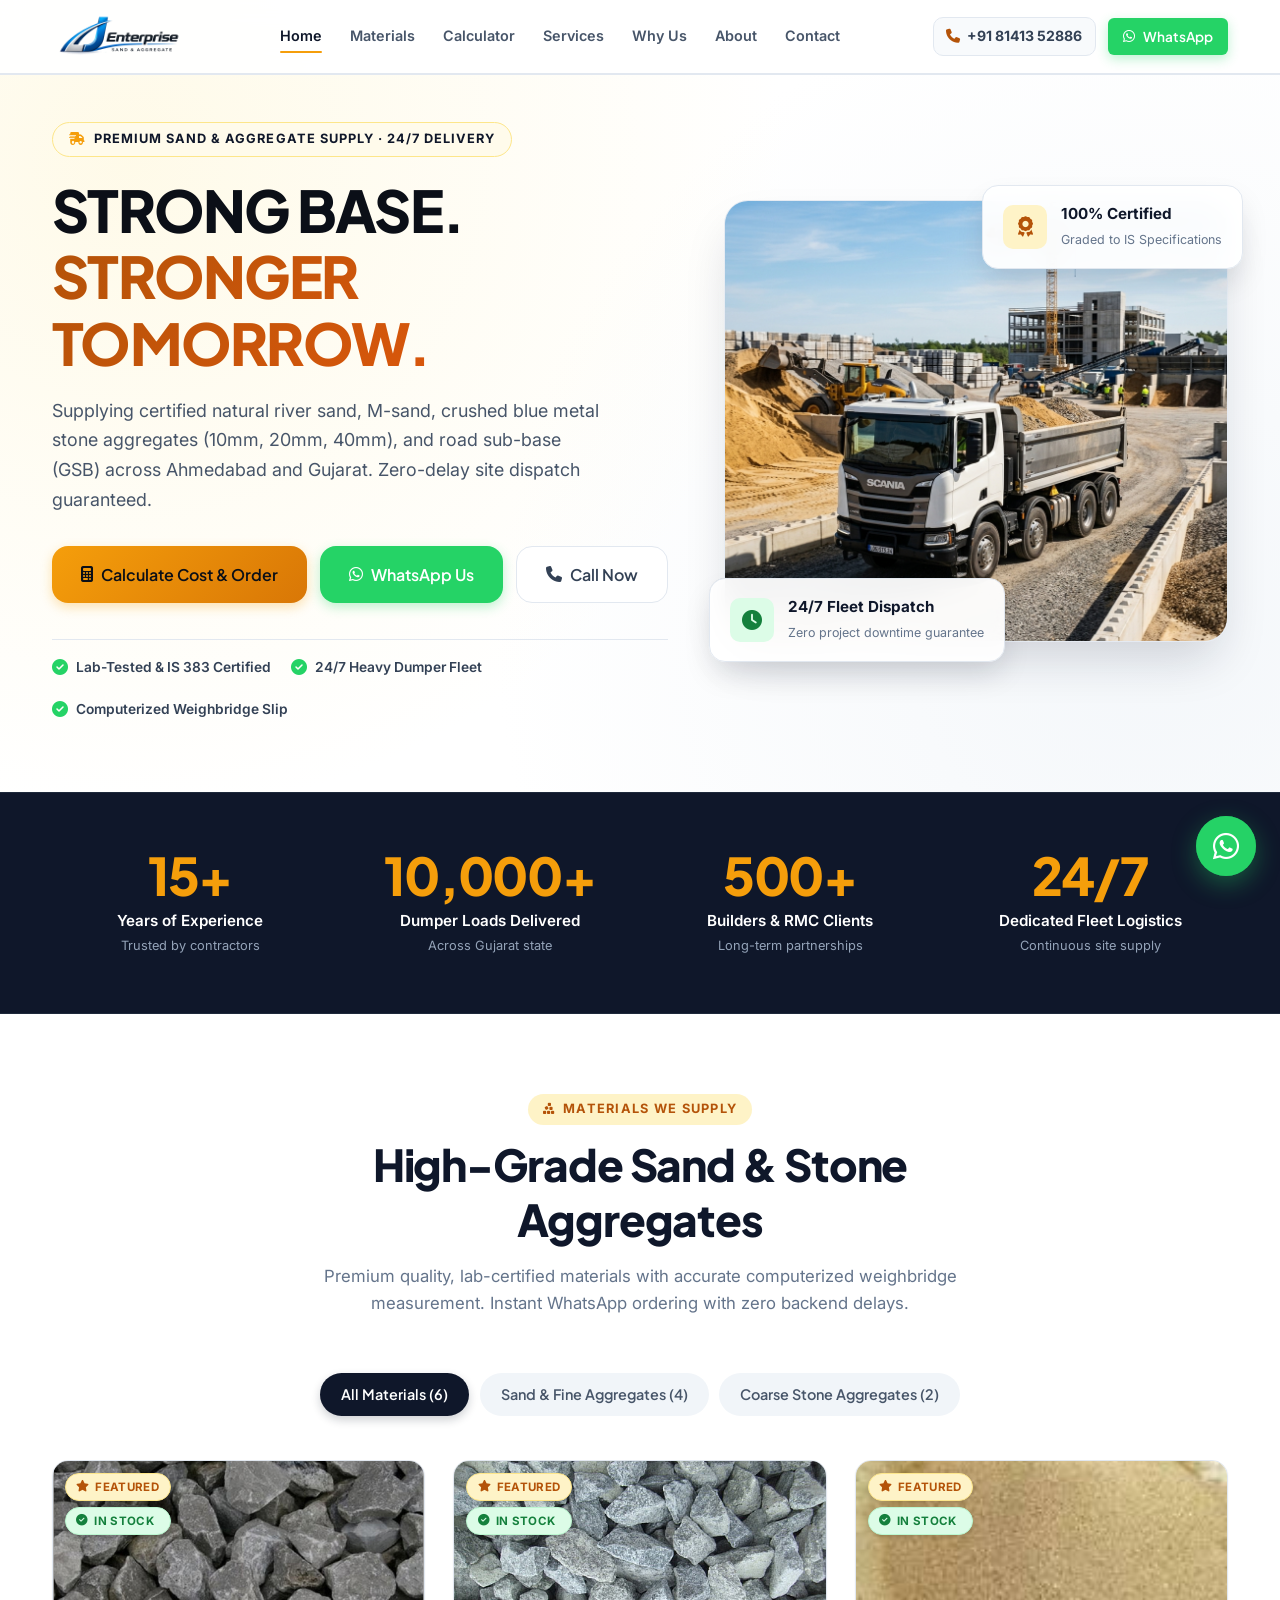
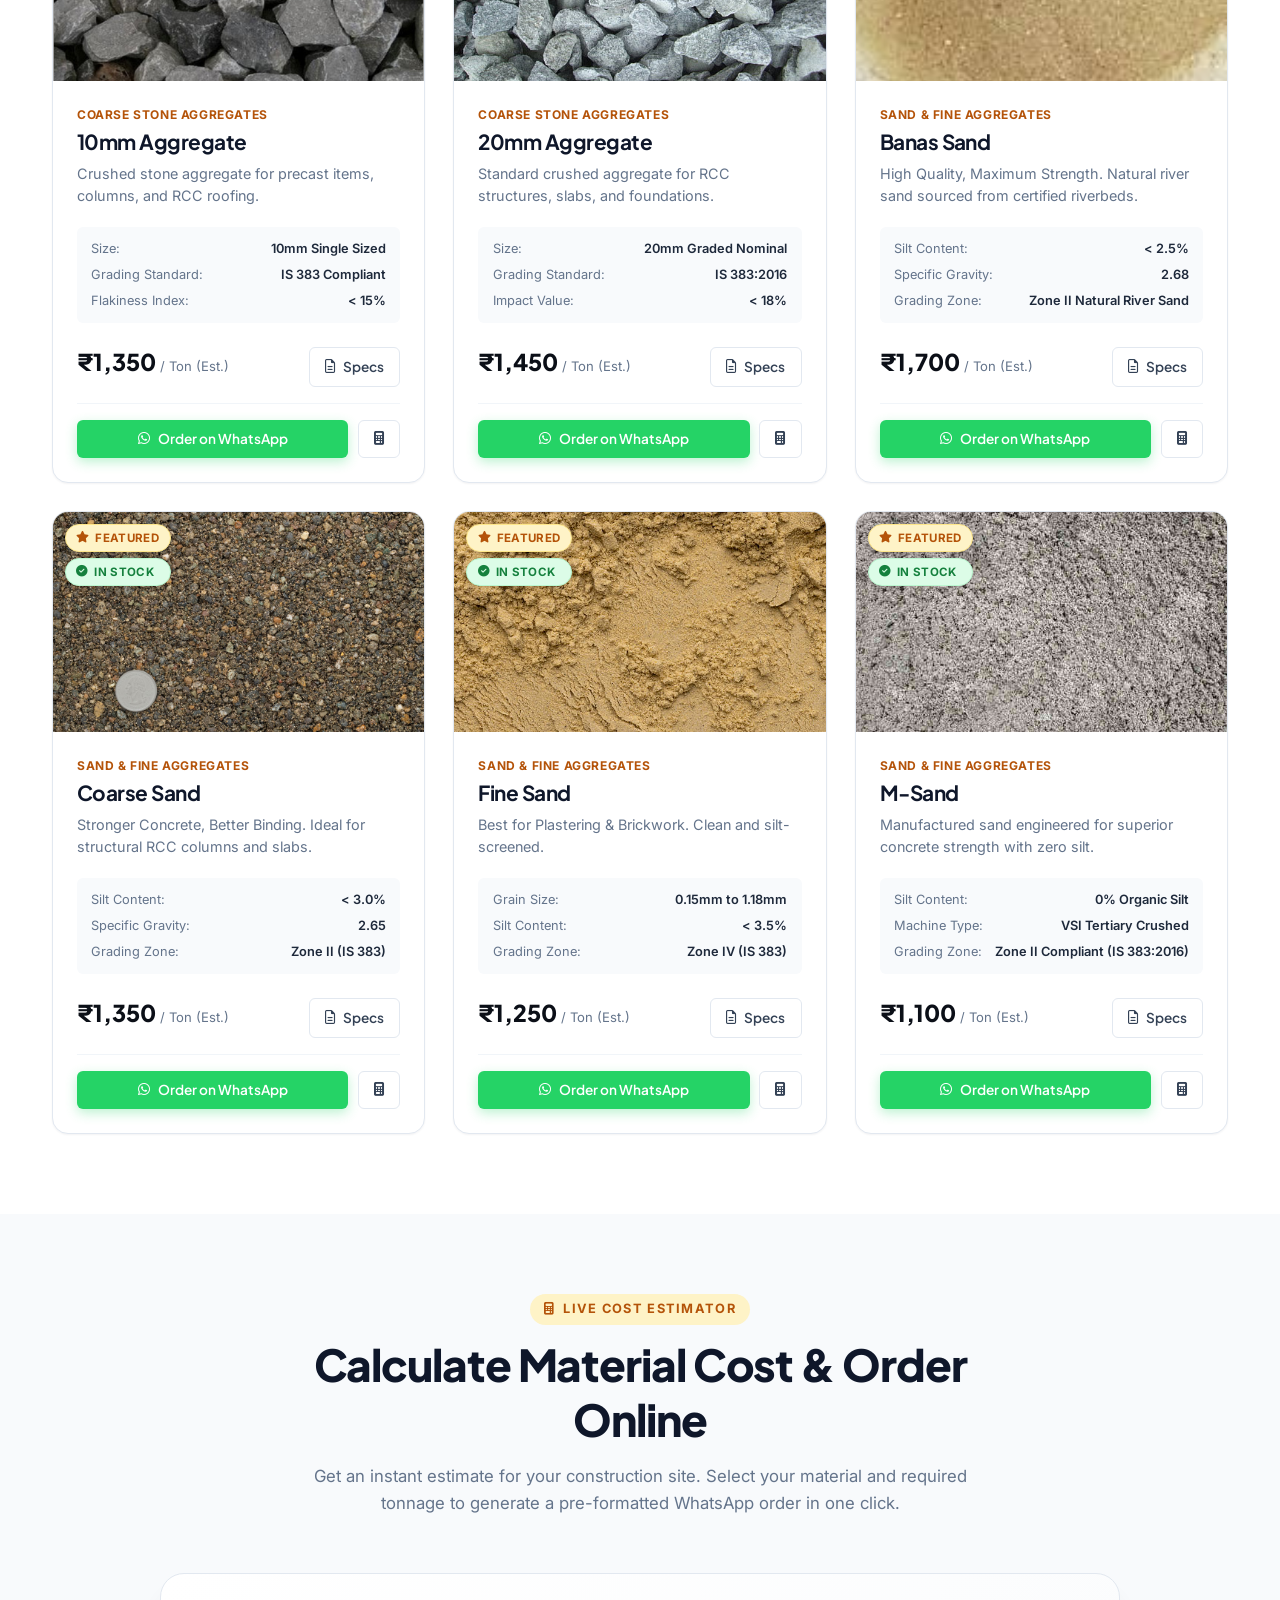
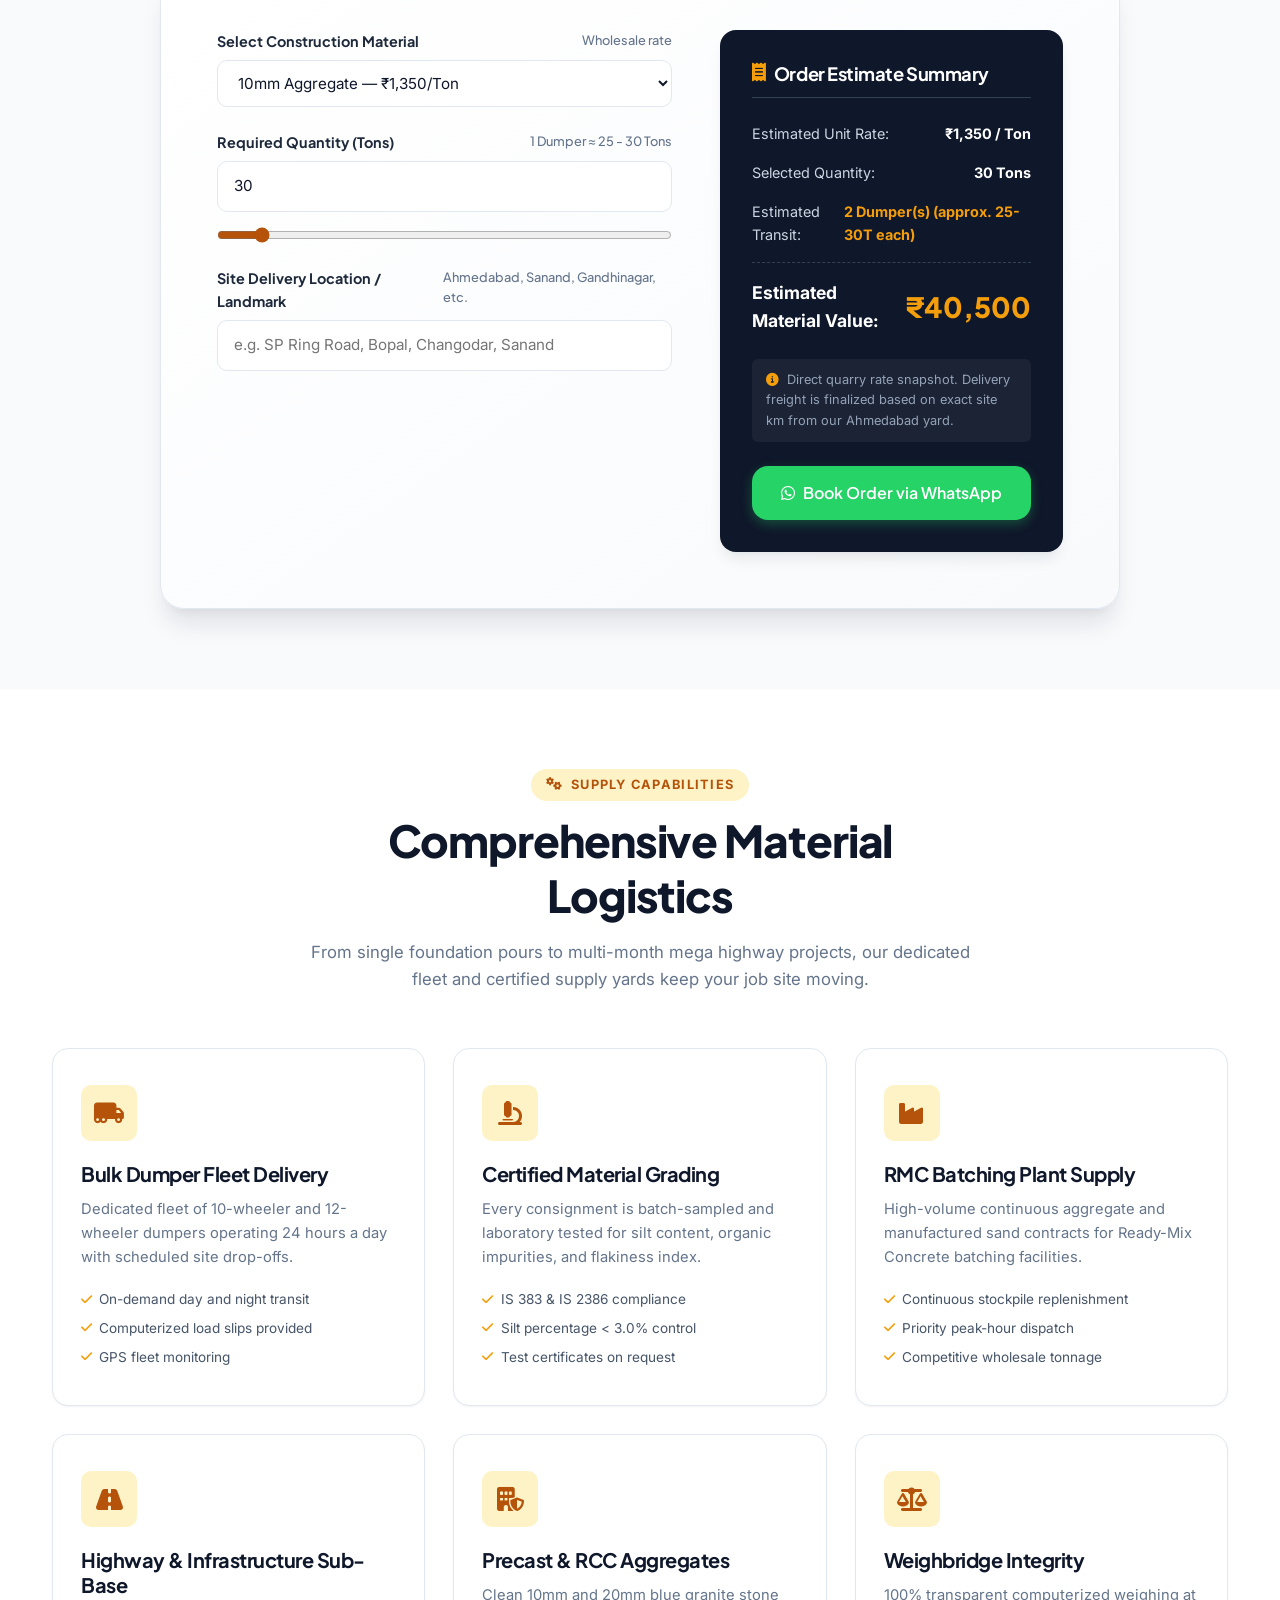
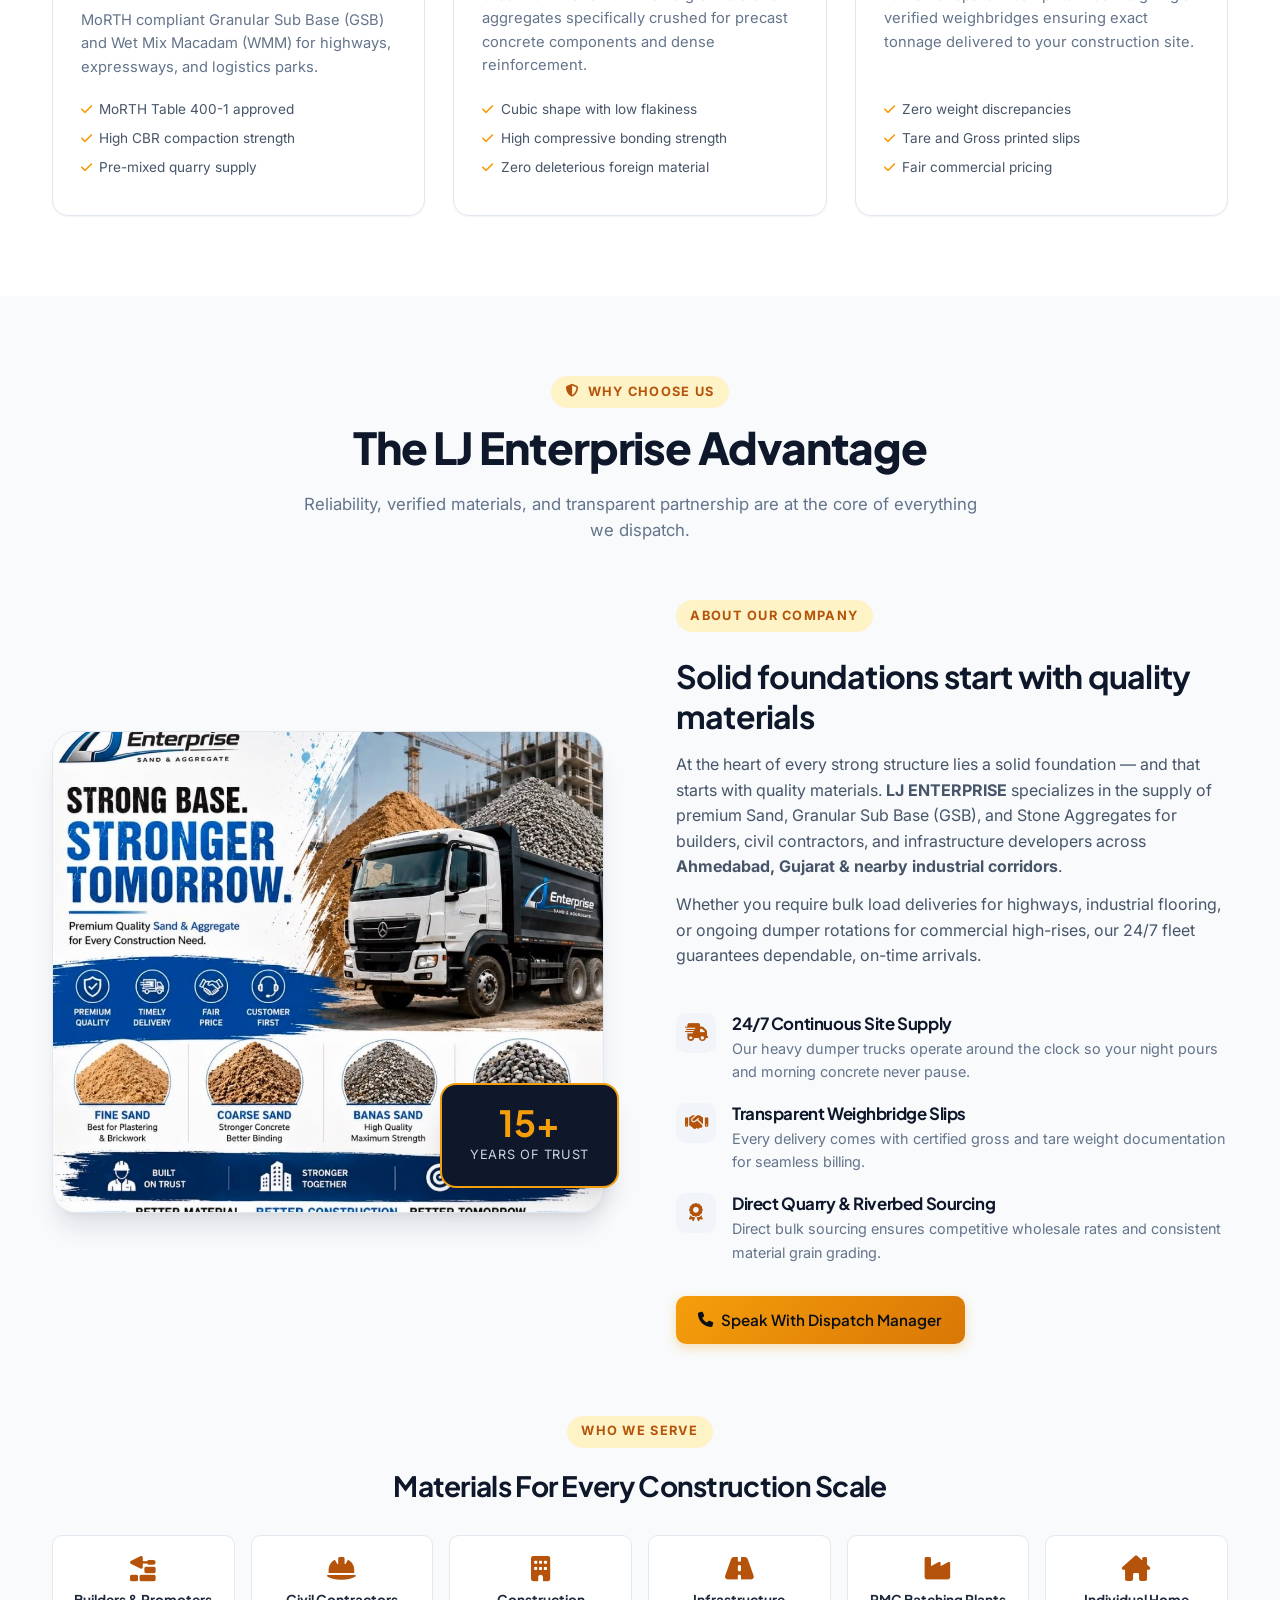
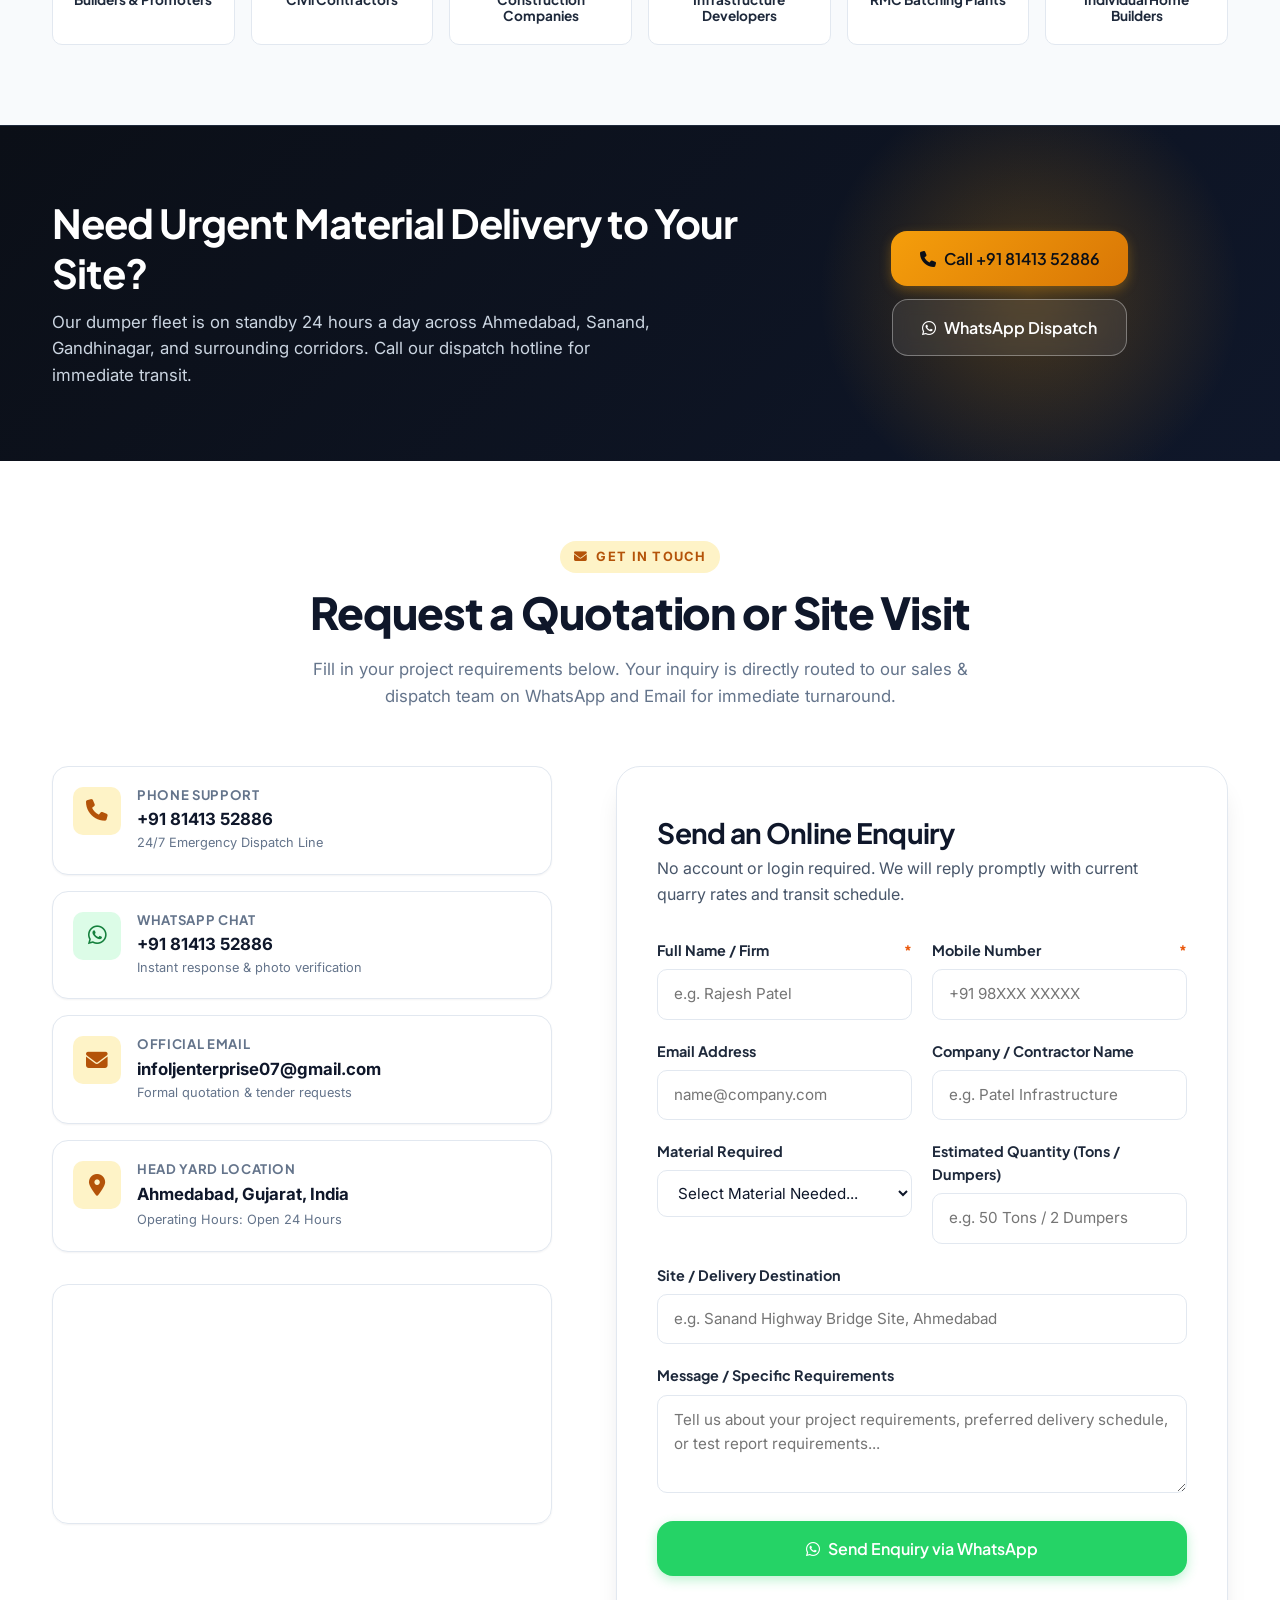
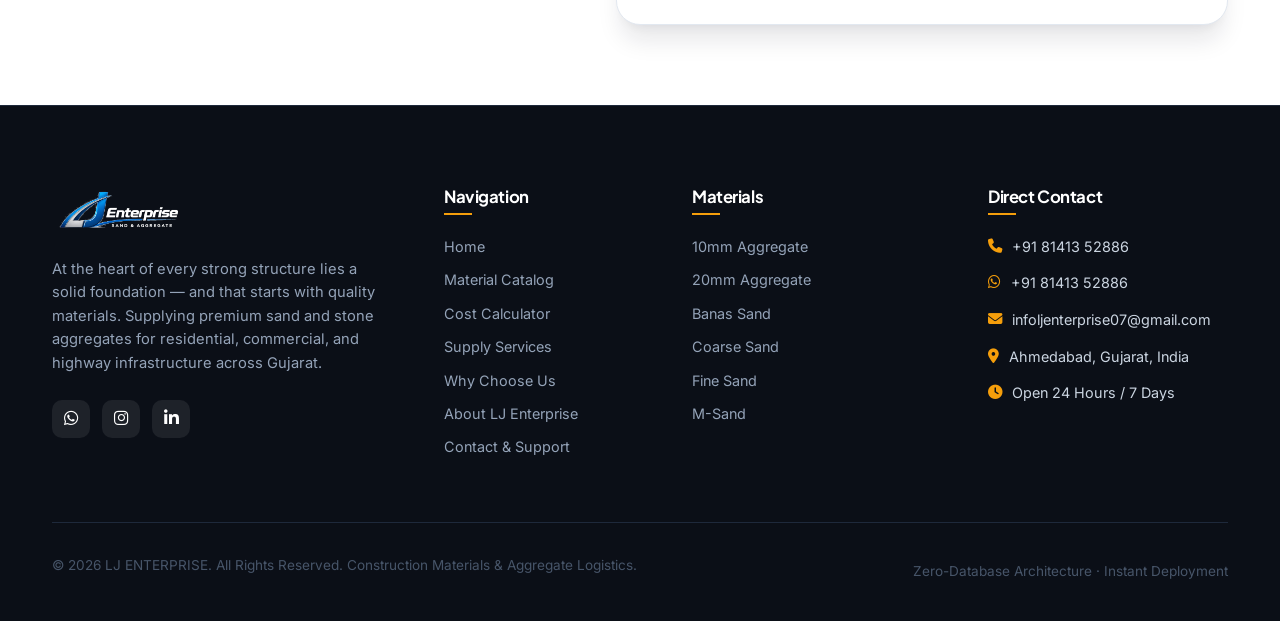
==== commit 3309043a: "feat: update catalog to 6 primary products with new photos and synchronized database" ====
--- a/sand_aggregates/index.html
+++ b/sand_aggregates/index.html
@@ -227,10 +227,9 @@
 
         <!-- Filter Buttons -->
         <div class="catalog-filters fade-up">
-          <button type="button" class="filter-btn active" data-filter="all">All Materials (9)</button>
-          <button type="button" class="filter-btn" data-filter="sand">Sand &amp; Fine Aggregates</button>
-          <button type="button" class="filter-btn" data-filter="stone">Coarse Stone Aggregates</button>
-          <button type="button" class="filter-btn" data-filter="subbase">Road Sub-Base (GSB)</button>
+          <button type="button" class="filter-btn active" data-filter="all">All Materials (6)</button>
+          <button type="button" class="filter-btn" data-filter="sand">Sand &amp; Fine Aggregates (4)</button>
+          <button type="button" class="filter-btn" data-filter="stone">Coarse Stone Aggregates (2)</button>
         </div>
 
         <!-- Product Cards Grid (Rendered by JS with complete static data) -->
@@ -759,12 +758,12 @@
         <div class="footer-col">
           <h4>Materials</h4>
           <ul class="footer-links">
-            <li><a href="#products">Coarse Construction Sand</a></li>
-            <li><a href="#products">Natural Banas River Sand</a></li>
-            <li><a href="#products">Manufactured Sand (M-Sand)</a></li>
-            <li><a href="#products">Fine Plastering Sand</a></li>
-            <li><a href="#products">10mm / 20mm Aggregates</a></li>
-            <li><a href="#products">Granular Sub Base (GSB)</a></li>
+            <li><a href="#products">10mm Aggregate</a></li>
+            <li><a href="#products">20mm Aggregate</a></li>
+            <li><a href="#products">Banas Sand</a></li>
+            <li><a href="#products">Coarse Sand</a></li>
+            <li><a href="#products">Fine Sand</a></li>
+            <li><a href="#products">M-Sand</a></li>
           </ul>
         </div>
 
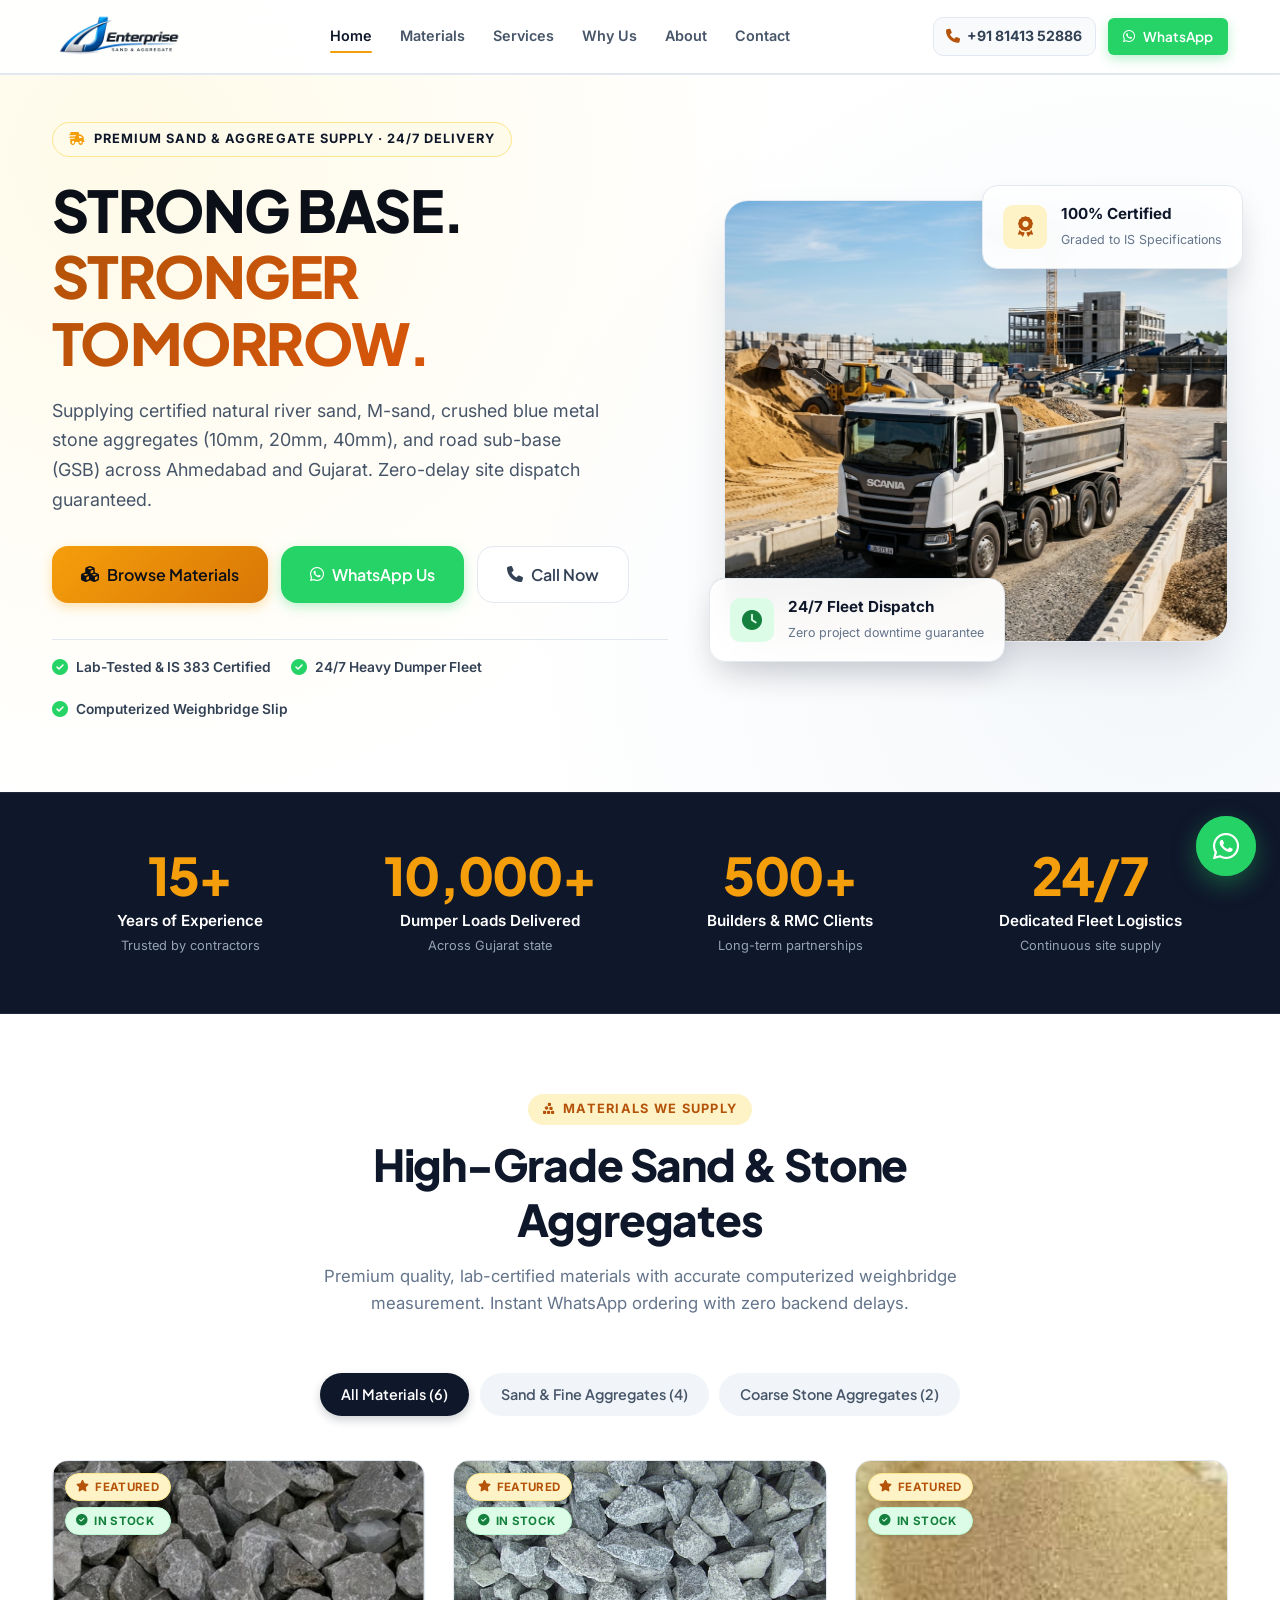
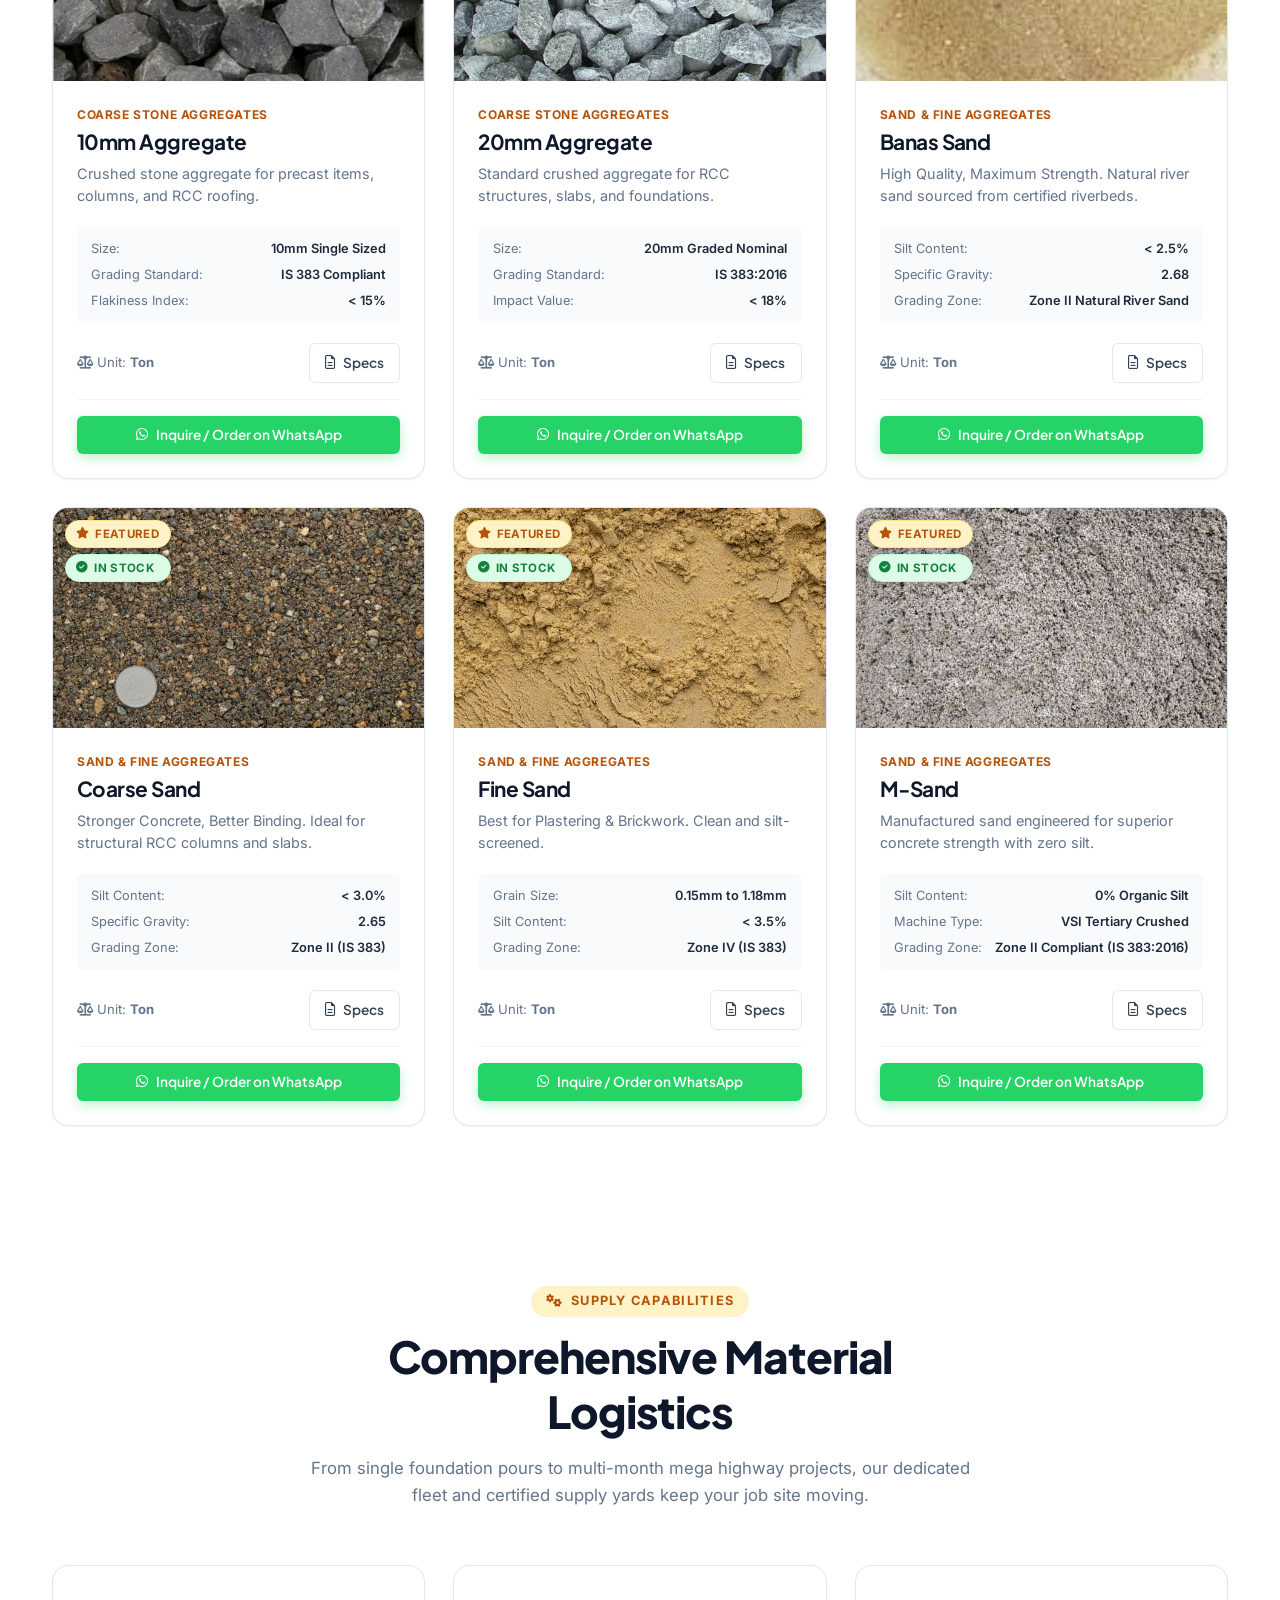
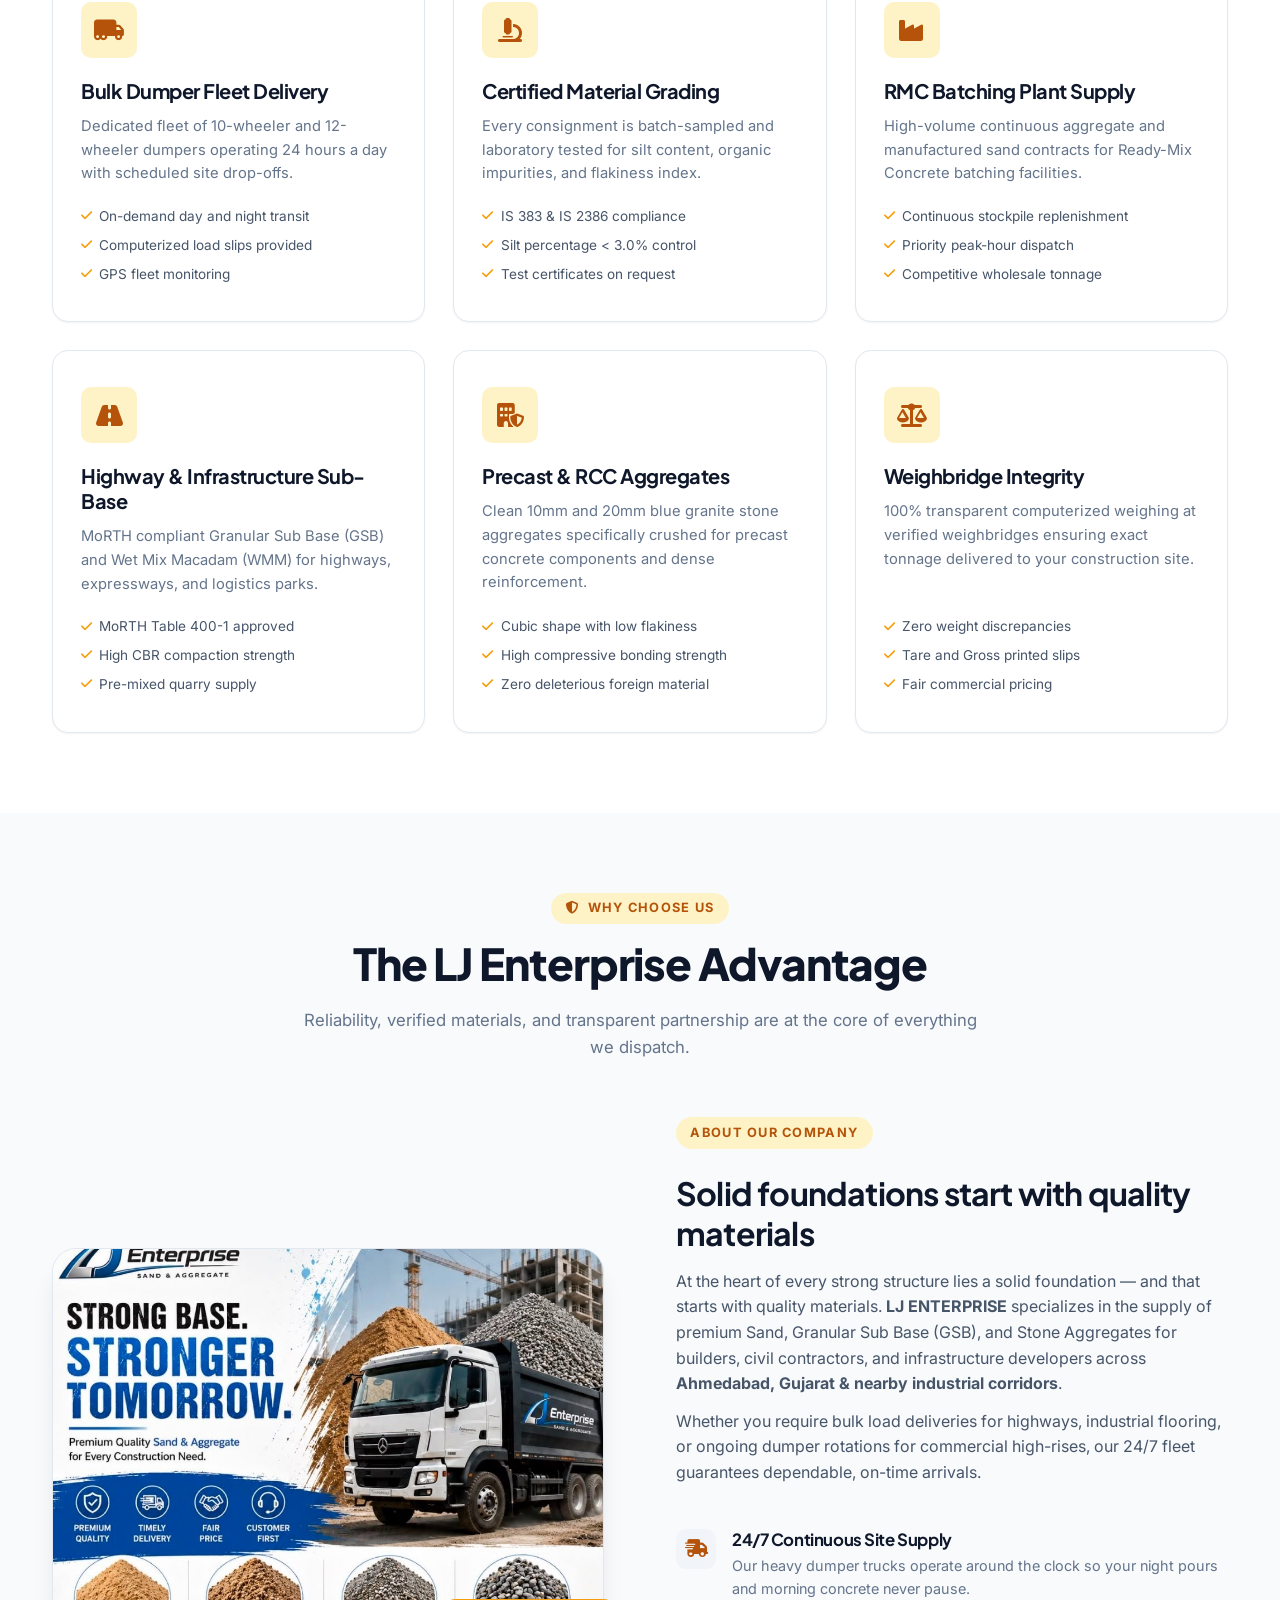
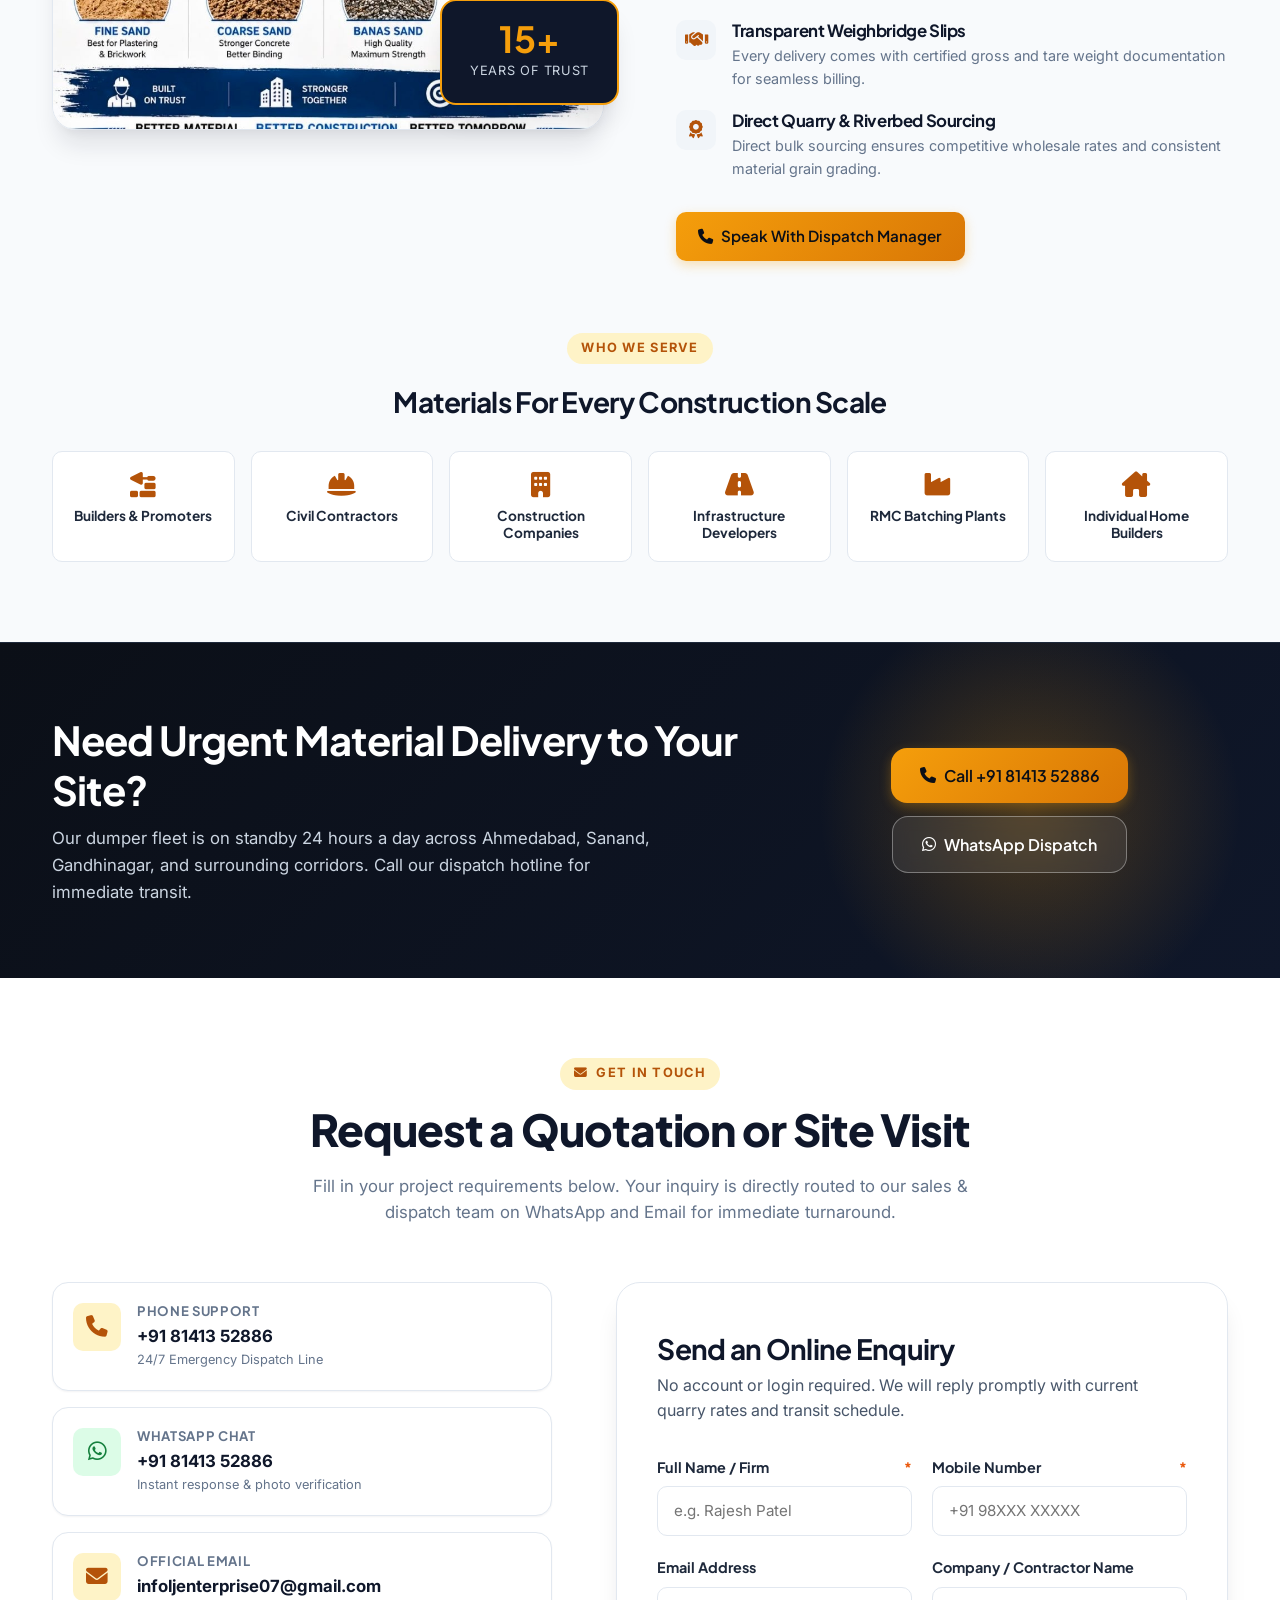
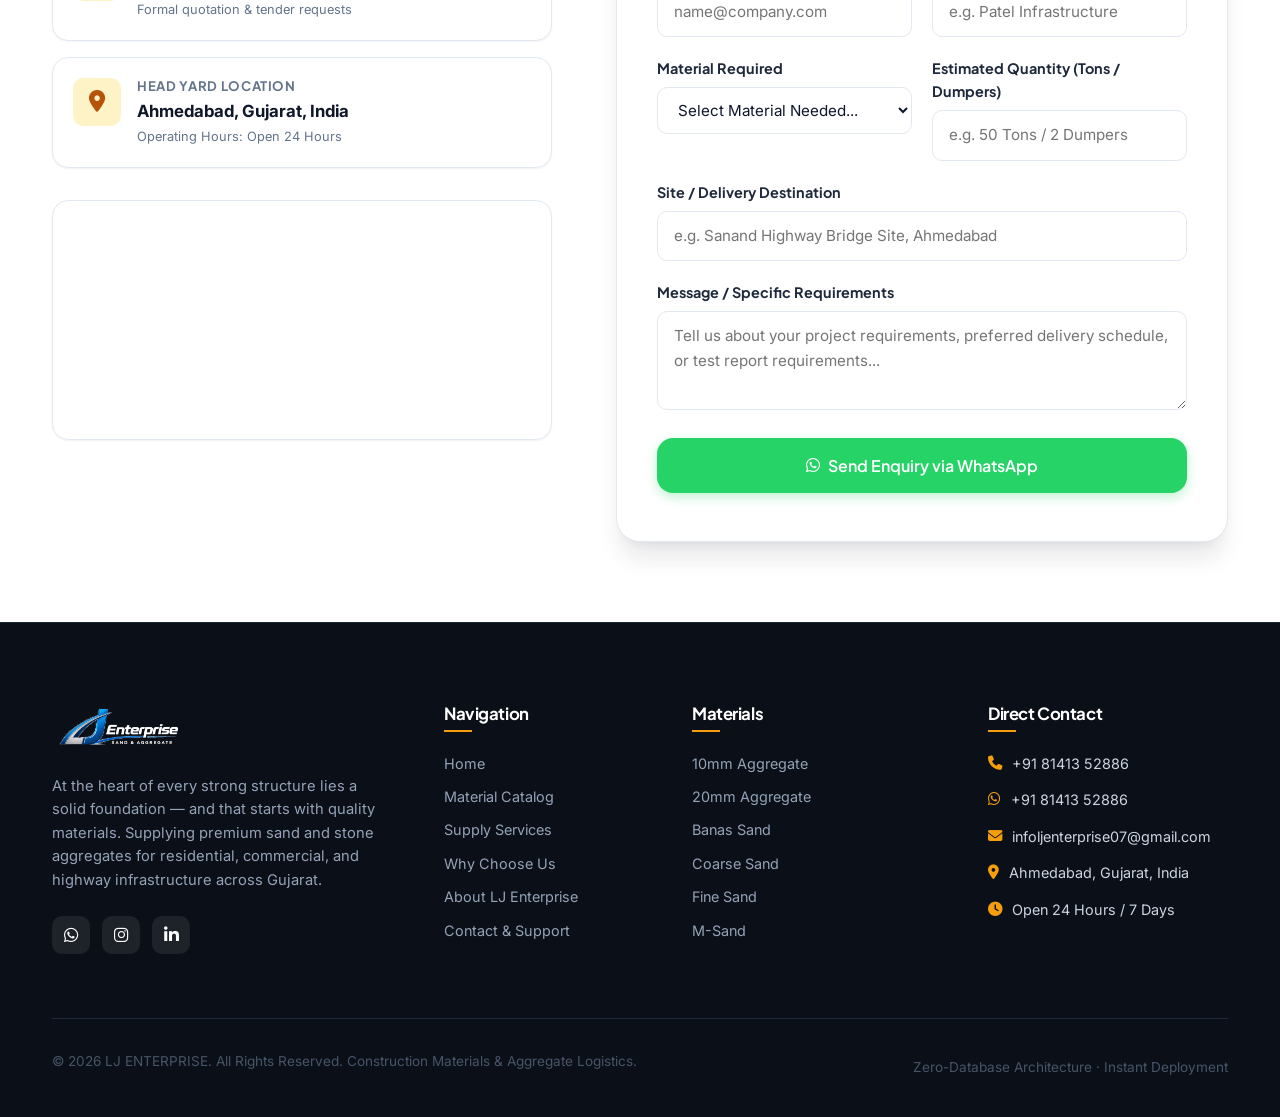
==== commit 0eef200b: "refactor: remove price displays, price calculator, and price fields - Remove live cost calculator se" ====
--- a/sand_aggregates/index.html
+++ b/sand_aggregates/index.html
@@ -48,7 +48,6 @@
         <ul class="nav-list">
           <li><a href="#home" class="nav-link active">Home</a></li>
           <li><a href="#products" class="nav-link">Materials</a></li>
-          <li><a href="#calculator" class="nav-link">Calculator</a></li>
           <li><a href="#services" class="nav-link">Services</a></li>
           <li><a href="#why-us" class="nav-link">Why Us</a></li>
           <li><a href="#about" class="nav-link">About</a></li>
@@ -83,7 +82,6 @@
     <ul class="mobile-nav-list">
       <li><a href="#home" class="mobile-nav-link">Home <i class="fa-solid fa-chevron-right"></i></a></li>
       <li><a href="#products" class="mobile-nav-link">Materials Catalog <i class="fa-solid fa-chevron-right"></i></a></li>
-      <li><a href="#calculator" class="mobile-nav-link">Cost Calculator <i class="fa-solid fa-chevron-right"></i></a></li>
       <li><a href="#services" class="mobile-nav-link">Supply Services <i class="fa-solid fa-chevron-right"></i></a></li>
       <li><a href="#why-us" class="mobile-nav-link">Why Choose Us <i class="fa-solid fa-chevron-right"></i></a></li>
       <li><a href="#about" class="mobile-nav-link">About Us <i class="fa-solid fa-chevron-right"></i></a></li>
@@ -120,8 +118,8 @@
             </p>
 
             <div class="hero-actions">
-              <a href="#calculator" class="btn btn-primary btn-lg">
-                <i class="fa-solid fa-calculator"></i> Calculate Cost &amp; Order
+              <a href="#products" class="btn btn-primary btn-lg">
+                <i class="fa-solid fa-cubes"></i> Browse Materials
               </a>
               <a href="https://wa.me/918141352886?text=Hello%2C%20I%20need%20a%20material%20quote%20for%20my%20construction%20project." target="_blank" rel="noopener" class="btn btn-whatsapp btn-lg">
                 <i class="fa-brands fa-whatsapp"></i> WhatsApp Us
@@ -240,95 +238,7 @@
     </section>
 
     <!-- ==========================================================================
-         5. INTERACTIVE LIVE MATERIAL COST CALCULATOR (Zero-Database Feature)
-         ========================================================================== -->
-    <section class="section section-alt" id="calculator">
-      <div class="container">
-        <div class="section-header fade-up">
-          <span class="section-kicker">
-            <i class="fa-solid fa-calculator"></i> Live Cost Estimator
-          </span>
-          <h2 class="section-title">Calculate Material Cost &amp; Order Online</h2>
-          <p class="section-subtitle">
-            Get an instant estimate for your construction site. Select your material and required tonnage to generate a pre-formatted WhatsApp order in one click.
-          </p>
-        </div>
-
-        <div class="calculator-box fade-up">
-          <div class="calc-grid">
-            <!-- Inputs -->
-            <div class="calc-inputs">
-              <div class="form-group">
-                <label for="calcProductSelect" class="form-label">
-                  <span>Select Construction Material</span>
-                  <span class="sub">Wholesale rate</span>
-                </label>
-                <select id="calcProductSelect" class="form-select" aria-label="Select Material">
-                  <!-- Populated by JS -->
-                </select>
-              </div>
-
-              <div class="form-group">
-                <label for="calcQtyInput" class="form-label">
-                  <span>Required Quantity (Tons)</span>
-                  <span class="sub">1 Dumper ≈ 25 - 30 Tons</span>
-                </label>
-                <input type="number" id="calcQtyInput" class="form-control" value="30" min="5" max="1000" step="5">
-                <input type="range" id="calcQtyRange" class="form-range" value="30" min="10" max="250" step="5" aria-label="Adjust quantity slider">
-              </div>
-
-              <div class="form-group">
-                <label for="calcLocationInput" class="form-label">
-                  <span>Site Delivery Location / Landmark</span>
-                  <span class="sub">Ahmedabad, Sanand, Gandhinagar, etc.</span>
-                </label>
-                <input type="text" id="calcLocationInput" class="form-control" placeholder="e.g. SP Ring Road, Bopal, Changodar, Sanand">
-              </div>
-            </div>
-
-            <!-- Summary Output Card -->
-            <div class="calc-summary-card">
-              <div>
-                <h3 class="calc-summary-title">
-                  <i class="fa-solid fa-receipt"></i> Order Estimate Summary
-                </h3>
-
-                <div class="summary-rows">
-                  <div class="summary-row">
-                    <span>Estimated Unit Rate:</span>
-                    <strong id="calcUnitRateDisplay" style="color:var(--white);">₹1,350 / Ton</strong>
-                  </div>
-                  <div class="summary-row">
-                    <span>Selected Quantity:</span>
-                    <strong id="calcQtyDisplay" style="color:var(--white);">30 Tons</strong>
-                  </div>
-                  <div class="summary-row">
-                    <span>Estimated Transit:</span>
-                    <strong id="calcTruckCountDisplay" style="color:var(--primary);">1 Dumper (25-30T)</strong>
-                  </div>
-                  <div class="summary-row total">
-                    <span>Estimated Material Value:</span>
-                    <span class="price-val" id="calcTotalDisplay">₹40,500</span>
-                  </div>
-                </div>
-
-                <div class="calc-truck-notice">
-                  <i class="fa-solid fa-circle-info" style="color:var(--primary); margin-right:4px;"></i>
-                  Direct quarry rate snapshot. Delivery freight is finalized based on exact site km from our Ahmedabad yard.
-                </div>
-              </div>
-
-              <button type="button" class="btn btn-whatsapp btn-lg btn-block" id="calcSendWhatsAppBtn">
-                <i class="fa-brands fa-whatsapp"></i> Book Order via WhatsApp
-              </button>
-            </div>
-          </div>
-        </div>
-      </div>
-    </section>
-
-    <!-- ==========================================================================
-         6. SERVICES & SUPPLY CAPABILITIES
+         5. SERVICES & SUPPLY CAPABILITIES
          ========================================================================== -->
     <section class="section" id="services">
       <div class="container">
@@ -746,7 +656,6 @@
           <ul class="footer-links">
             <li><a href="#home">Home</a></li>
             <li><a href="#products">Material Catalog</a></li>
-            <li><a href="#calculator">Cost Calculator</a></li>
             <li><a href="#services">Supply Services</a></li>
             <li><a href="#why-us">Why Choose Us</a></li>
             <li><a href="#about">About LJ Enterprise</a></li>
